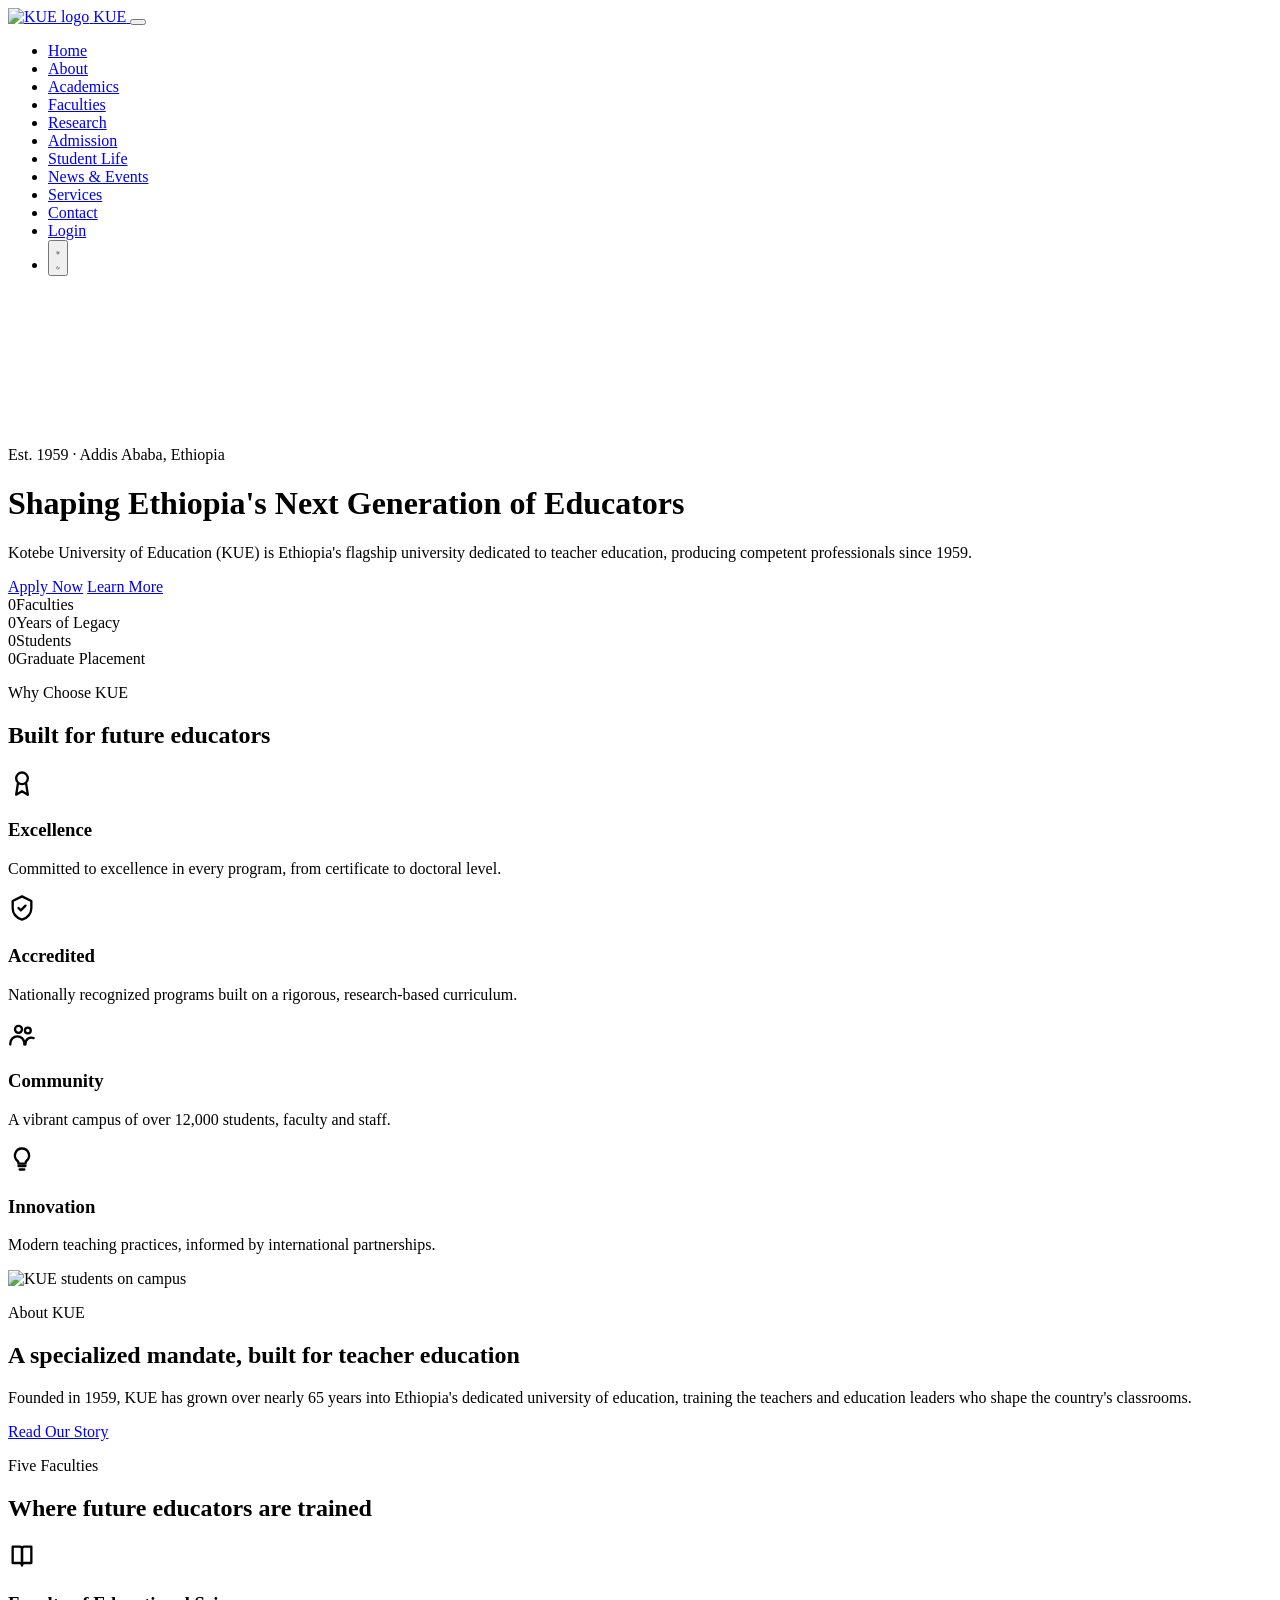
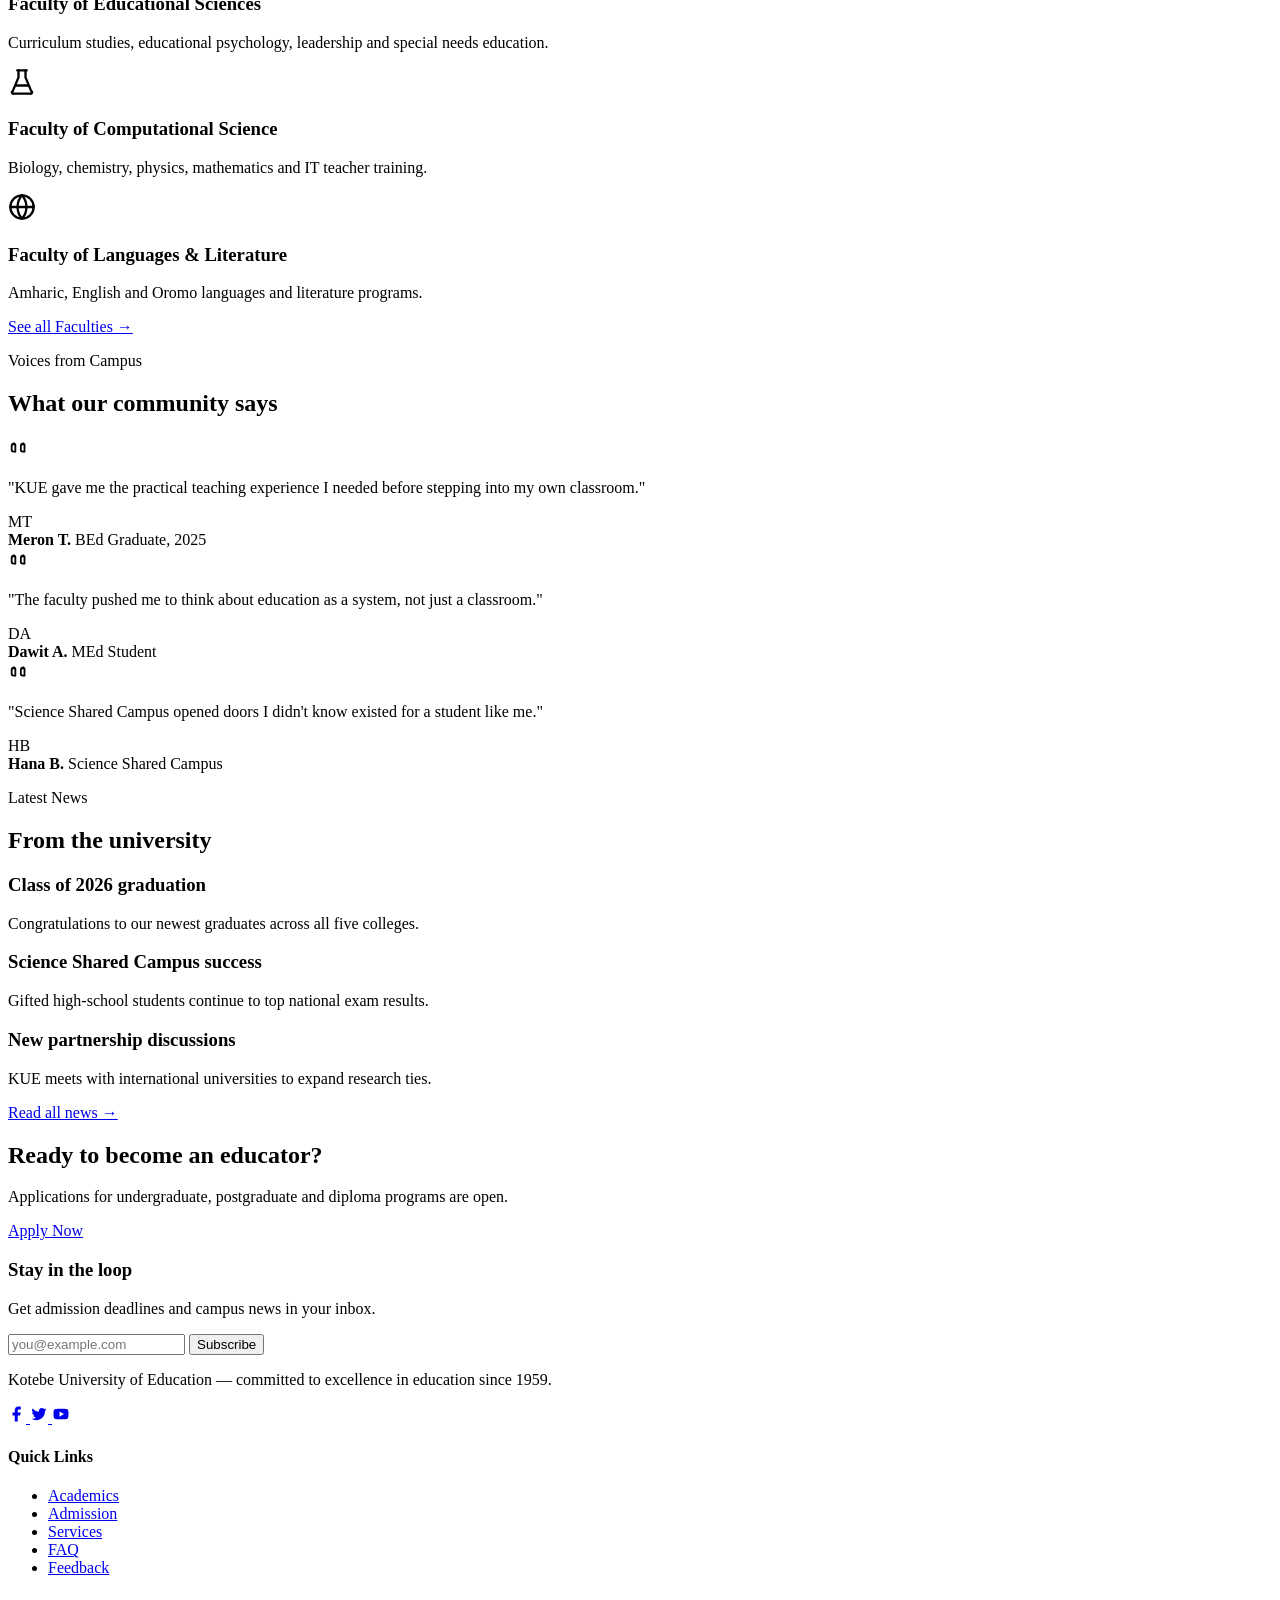
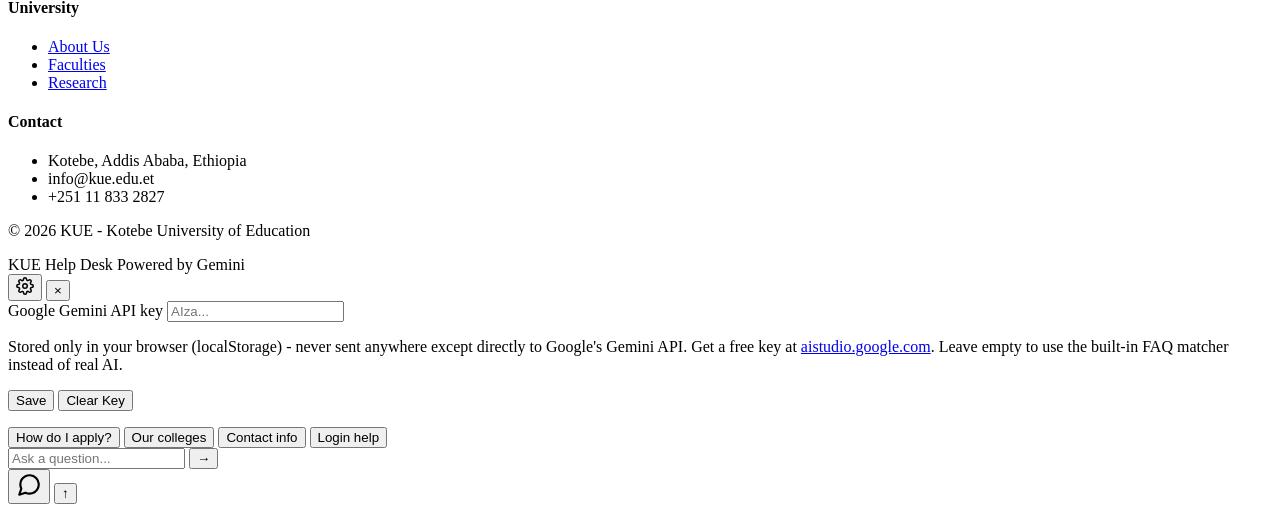
==== index.html @ 8d215cd4 "Add files via upload" ====
<!DOCTYPE html>
<html lang="en">
<head>
  <meta charset="UTF-8">
  <meta name="viewport" content="width=device-width, initial-scale=1.0">
  <title>Home - KUE</title>
  <meta name="description" content="Kotebe University of Education (KUE) - Ethiopia's flagship university for teacher education.">

  <!-- Our one and only stylesheet -->
  <link rel="stylesheet" href="css/style.css">
  <link rel="stylesheet" href="css/enhanced.css">
  <script>
    // Applied BEFORE first paint so there's no flash of the wrong theme.
    (function () {
      try {
        var saved = localStorage.getItem("kueTheme");
        if (saved === "dark") document.documentElement.setAttribute("data-theme", "dark");
      } catch (e) { /* localStorage unavailable (private mode, etc.) - fall back to light */ }
    })();
  </script>
</head>
<body>
  <!-- ============ HEADER / NAVIGATION ============ -->
  <header id="siteHeader">
    <div class="container navbar">

      <a href="index.html" class="logo">
        <img src="images/logo.png" alt="KUE logo">
        <span>KUE</span>
      </a>

      <!-- Hamburger button, only visible on small screens (see CSS).
           Three <span> bars that CSS turns into an X when the "open"
           class is added by script.js. -->
      <button class="menu-toggle" id="menuButton" aria-label="Toggle menu">
        <span></span><span></span><span></span>
      </button>

      <!-- Nav links. JS adds/removes the "show" class on mobile. -->
      <ul class="nav-links" id="navLinks">
      <li><a href="index.html" class="active">Home</a></li>
      <li><a href="about.html">About</a></li>
      <li><a href="academics.html">Academics</a></li>
      <li><a href="faculties.html">Faculties</a></li>
      <li><a href="research.html">Research</a></li>
      <li><a href="admission.html">Admission</a></li>
      <li><a href="student-life.html">Student Life</a></li>
      <li><a href="news.html">News & Events</a></li>
      <li><a href="services.html">Services</a></li>
      <li><a href="contact.html">Contact</a></li>
      <li><a href="login.php" id="navAuthLink">Login</a></li>
      <li class="theme-toggle-item">
        <button type="button" id="themeToggle" class="theme-toggle" aria-label="Toggle dark mode">
          <svg class="icon-sun" viewBox="0 0 24 24" fill="none" stroke="currentColor" stroke-width="2" stroke-linecap="round" stroke-linejoin="round"><circle cx="12" cy="12" r="4"/><path d="M12 2v2M12 20v2M4.9 4.9l1.4 1.4M17.7 17.7l1.4 1.4M2 12h2M20 12h2M4.9 19.1l1.4-1.4M17.7 6.3l1.4-1.4"/></svg>
          <svg class="icon-moon" viewBox="0 0 24 24" fill="none" stroke="currentColor" stroke-width="2" stroke-linecap="round" stroke-linejoin="round"><path d="M21 12.8A9 9 0 1 1 11.2 3a7 7 0 0 0 9.8 9.8z"/></svg>
        </button>
      </li>
      </ul>

    </div>
  </header>

  <!-- ============ HERO SECTION ============
       The background is a real generated video (videos/campus-tour.mp4)
       - muted, auto-playing, and looping, with the poster image (a
       still frame from the video) shown while it loads. "playsinline"
       is required for autoplay to work on mobile browsers. -->
  <div class="hero">
    <video class="hero-video" autoplay muted loop playsinline poster="images/campus-tour-poster.jpg">
      <source src="videos/Bacground video.mp4" type="video/mp4">
    </video>
    <div class="hero-overlay"></div>
    <div class="container hero-content">
      <span class="eyebrow">Est. 1959 &middot; Addis Ababa, Ethiopia</span>
      <h1>Shaping Ethiopia's Next Generation of Educators</h1>
      <p>Kotebe University of Education (KUE) is Ethiopia's flagship university dedicated to teacher education, producing competent professionals since 1959.</p>
      <div class="hero-buttons">
        <a href="admission.html" class="btn">Apply Now</a>
        <a href="about.html" class="btn btn-outline">Learn More</a>
      </div>
    </div>
  </div>

  <!-- ============ STATS STRIP ============ -->
  <div class="stats-strip">
    <div class="container stats-grid">
      <div class="stat-item"><span class="stat-number" data-count="5">0</span><span class="stat-label">Faculties</span></div>
      <div class="stat-item"><span class="stat-number" data-count="65" data-suffix="+">0</span><span class="stat-label">Years of Legacy</span></div>
      <div class="stat-item"><span class="stat-number" data-count="12000" data-suffix="+">0</span><span class="stat-label">Students</span></div>
      <div class="stat-item"><span class="stat-number" data-count="98" data-suffix="%">0</span><span class="stat-label">Graduate Placement</span></div>
    </div>
  </div>

  <!-- ============ WHY CHOOSE KUE (icon features) ============ -->
  <section>
    <div class="container">
      <p class="label center">Why Choose KUE</p>
      <h2 class="center">Built for future educators</h2>

      <div class="feature-grid">
        <div class="feature-item">
          <div class="icon-badge"><svg viewBox="0 0 24 24" width="28" height="28" fill="none" stroke="currentColor" stroke-width="2" stroke-linecap="round" stroke-linejoin="round"><circle cx="12" cy="8" r="5"/><polyline points="8.5 12.5 7 22 12 19 17 22 15.5 12.5"/></svg></div>
          <h3>Excellence</h3>
          <p>Committed to excellence in every program, from certificate to doctoral level.</p>
        </div>
        <div class="feature-item">
          <div class="icon-badge"><svg viewBox="0 0 24 24" width="28" height="28" fill="none" stroke="currentColor" stroke-width="2" stroke-linecap="round" stroke-linejoin="round"><path d="M12 2l8 4v6c0 5-3.5 8.5-8 10-4.5-1.5-8-5-8-10V6z"/><polyline points="9 12 11 14 15 10"/></svg></div>
          <h3>Accredited</h3>
          <p>Nationally recognized programs built on a rigorous, research-based curriculum.</p>
        </div>
        <div class="feature-item">
          <div class="icon-badge"><svg viewBox="0 0 24 24" width="28" height="28" fill="none" stroke="currentColor" stroke-width="2" stroke-linecap="round" stroke-linejoin="round"><circle cx="9" cy="8" r="3"/><path d="M2 21v-1a6 6 0 0 1 12 0v1"/><circle cx="17" cy="9" r="2.5"/><path d="M15 21v-1a5 5 0 0 1 7-4.5"/></svg></div>
          <h3>Community</h3>
          <p>A vibrant campus of over 12,000 students, faculty and staff.</p>
        </div>
        <div class="feature-item">
          <div class="icon-badge"><svg viewBox="0 0 24 24" width="28" height="28" fill="none" stroke="currentColor" stroke-width="2" stroke-linecap="round" stroke-linejoin="round"><path d="M9 18h6"/><path d="M10 21h4"/><path d="M12 3a6 6 0 0 0-4 10.5c.7.6 1 1.4 1 2.5h6c0-1.1.3-1.9 1-2.5A6 6 0 0 0 12 3z"/></svg></div>
          <h3>Innovation</h3>
          <p>Modern teaching practices, informed by international partnerships.</p>
        </div>
      </div>
    </div>
  </section>

  <!-- ============ ABOUT PREVIEW ============ -->
  <section class="section-alt">
    <div class="container about-preview">
      <div class="about-preview-image">
        <img src="images/KUE_1.jfif" alt="KUE students on campus">
      </div>
      <div class="about-preview-text">
        <p class="label">About KUE</p>
        <h2>A specialized mandate, built for teacher education</h2>
        <p>Founded in 1959, KUE has grown over nearly 65 years into Ethiopia's dedicated university of education, training the teachers and education leaders who shape the country's classrooms.</p>
        <a href="about.html" class="btn">Read Our Story</a>
      </div>
    </div>
  </section>

  <!-- ============ COLLEGES PREVIEW (icon cards) ============ -->
  <section>
    <div class="container">
      <p class="label center">Five Faculties</p>
      <h2 class="center">Where future educators are trained</h2>

      <div class="cards">
        <div class="card">
          <div class="icon-badge icon-badge-sm"><svg viewBox="0 0 24 24" width="28" height="28" fill="none" stroke="currentColor" stroke-width="2" stroke-linecap="round" stroke-linejoin="round"><path d="M4 4h6a2 2 0 0 1 2 2v14a2 2 0 0 0-2-2H4z"/><path d="M20 4h-6a2 2 0 0 0-2 2v14a2 2 0 0 1 2-2h6z"/></svg></div>
          <h3>Faculty of Educational Sciences</h3>
          <p>Curriculum studies, educational psychology, leadership and special needs education.</p>
        </div>
        <div class="card">
          <div class="icon-badge icon-badge-sm"><svg viewBox="0 0 24 24" width="28" height="28" fill="none" stroke="currentColor" stroke-width="2" stroke-linecap="round" stroke-linejoin="round"><path d="M9 2v6L4 20a1 1 0 0 0 1 2h14a1 1 0 0 0 1-2L15 8V2"/><line x1="8" y1="2" x2="16" y2="2"/><line x1="7" y1="15" x2="17" y2="15"/></svg></div>
          <h3>Faculty of Computational Science</h3>
          <p>Biology, chemistry, physics, mathematics and IT teacher training.</p>
        </div>
        <div class="card">
          <div class="icon-badge icon-badge-sm"><svg viewBox="0 0 24 24" width="28" height="28" fill="none" stroke="currentColor" stroke-width="2" stroke-linecap="round" stroke-linejoin="round"><circle cx="12" cy="12" r="10"/><line x1="2" y1="12" x2="22" y2="12"/><path d="M12 2a15 15 0 0 1 0 20 15 15 0 0 1 0-20"/></svg></div>
          <h3>Faculty of Languages &amp; Literature</h3>
          <p>Amharic, English and Oromo languages and literature programs.</p>
        </div>
      </div>

      <p class="center"><a href="faculties.html" class="card-link">See all Faculties &rarr;</a></p>
    </div>
  </section>

  <!-- ============ TESTIMONIALS ============ -->
  <section class="section-alt">
    <div class="container">
      <p class="label center">Voices from Campus</p>
      <h2 class="center">What our community says</h2>

      <div class="testimonial-grid">
        <div class="testimonial-card">
          <div class="quote-icon"><svg viewBox="0 0 24 24" width="22" height="22" fill="none" stroke="currentColor" stroke-width="2" stroke-linecap="round" stroke-linejoin="round"><path d="M7 7a3 3 0 0 0-3 3v4a2 2 0 0 0 2 2h2v-8H6a1 1 0 0 1 1-1z"/><path d="M17 7a3 3 0 0 0-3 3v4a2 2 0 0 0 2 2h2v-8h-2a1 1 0 0 1 1-1z"/></svg></div>
          <p>"KUE gave me the practical teaching experience I needed before stepping into my own classroom."</p>
          <div class="testimonial-author">
            <span class="avatar">MT</span>
            <div>
              <strong>Meron T.</strong>
              <span>BEd Graduate, 2025</span>
            </div>
          </div>
        </div>
        <div class="testimonial-card">
          <div class="quote-icon"><svg viewBox="0 0 24 24" width="22" height="22" fill="none" stroke="currentColor" stroke-width="2" stroke-linecap="round" stroke-linejoin="round"><path d="M7 7a3 3 0 0 0-3 3v4a2 2 0 0 0 2 2h2v-8H6a1 1 0 0 1 1-1z"/><path d="M17 7a3 3 0 0 0-3 3v4a2 2 0 0 0 2 2h2v-8h-2a1 1 0 0 1 1-1z"/></svg></div>
          <p>"The faculty pushed me to think about education as a system, not just a classroom."</p>
          <div class="testimonial-author">
            <span class="avatar">DA</span>
            <div>
              <strong>Dawit A.</strong>
              <span>MEd Student</span>
            </div>
          </div>
        </div>
        <div class="testimonial-card">
          <div class="quote-icon"><svg viewBox="0 0 24 24" width="22" height="22" fill="none" stroke="currentColor" stroke-width="2" stroke-linecap="round" stroke-linejoin="round"><path d="M7 7a3 3 0 0 0-3 3v4a2 2 0 0 0 2 2h2v-8H6a1 1 0 0 1 1-1z"/><path d="M17 7a3 3 0 0 0-3 3v4a2 2 0 0 0 2 2h2v-8h-2a1 1 0 0 1 1-1z"/></svg></div>
          <p>"Science Shared Campus opened doors I didn't know existed for a student like me."</p>
          <div class="testimonial-author">
            <span class="avatar">HB</span>
            <div>
              <strong>Hana B.</strong>
              <span>Science Shared Campus</span>
            </div>
          </div>
        </div>
      </div>
    </div>
  </section>

  <!-- ============ NEWS PREVIEW ============ -->
  <section>
    <div class="container">
      <p class="label center">Latest News</p>
      <h2 class="center">From the university</h2>

      <div class="cards">
        <div class="card">
          <h3>Class of 2026 graduation</h3>
          <p>Congratulations to our newest graduates across all five colleges.</p>
        </div>
        <div class="card">
          <h3>Science Shared Campus success</h3>
          <p>Gifted high-school students continue to top national exam results.</p>
        </div>
        <div class="card">
          <h3>New partnership discussions</h3>
          <p>KUE meets with international universities to expand research ties.</p>
        </div>
      </div>
      <p class="center"><a href="news.html" class="card-link">Read all news &rarr;</a></p>
    </div>
  </section>

  <!-- ============ CTA BAND ============ -->
  <section class="cta-band">
    <div class="container cta-band-inner">
      <div>
        <h2>Ready to become an educator?</h2>
        <p>Applications for undergraduate, postgraduate and diploma programs are open.</p>
      </div>
      <a href="admission.html" class="btn">Apply Now</a>
    </div>
  </section>

  <!-- ============ NEWSLETTER STRIP ============ -->
  <div class="newsletter">
    <div class="container newsletter-inner">
      <div>
        <h3>Stay in the loop</h3>
        <p>Get admission deadlines and campus news in your inbox.</p>
      </div>
      <!-- js/script.js shows a thank-you message on submit - see the
           NEWSLETTER section in script.js. -->
      <form id="newsletterForm" class="newsletter-form">
        <input type="email" id="newsletterEmail" placeholder="you@example.com" required>
        <button type="submit" class="btn">Subscribe</button>
      </form>
      <p id="newsletterMessage"></p>
    </div>
  </div>

  <!-- ============ FOOTER ============ -->
  <footer>
    <div class="container footer-columns">

        <div class="footer-about">
          <p>Kotebe University of Education &mdash; committed to excellence in education since 1959.</p>

          <!-- Social icons - small inline SVGs, colored via CSS currentColor -->
          <div class="social-icons">
            <a href="#" aria-label="Facebook">
              <svg viewBox="0 0 24 24" width="18" height="18"><path fill="currentColor" d="M13 22v-8h3l1-4h-4V7.5C13 6.4 13.4 6 14.6 6H17V2.1C16.6 2 15.3 2 13.9 2 11 2 9 3.8 9 7v3H6v4h3v8h4z"/></svg>
            </a>
            <a href="#" aria-label="Twitter">
              <svg viewBox="0 0 24 24" width="18" height="18"><path fill="currentColor" d="M22 5.9c-.7.3-1.5.6-2.4.7.8-.5 1.5-1.3 1.8-2.3-.8.5-1.7.8-2.6 1a4.1 4.1 0 0 0-7 3.7A11.6 11.6 0 0 1 3.4 4.6a4.1 4.1 0 0 0 1.3 5.5c-.7 0-1.3-.2-1.9-.5v.1c0 2 1.4 3.6 3.3 4a4.2 4.2 0 0 1-1.9.1c.5 1.6 2 2.8 3.8 2.9A8.3 8.3 0 0 1 2 18.4a11.6 11.6 0 0 0 6.3 1.9c7.5 0 11.7-6.4 11.7-11.9v-.5c.8-.6 1.5-1.3 2-2z"/></svg>
            </a>
            <a href="#" aria-label="YouTube">
              <svg viewBox="0 0 24 24" width="18" height="18"><path fill="currentColor" d="M22 12s0-3.2-.4-4.6a2.8 2.8 0 0 0-2-2C17.9 5 12 5 12 5s-5.9 0-7.6.4a2.8 2.8 0 0 0-2 2C2 8.8 2 12 2 12s0 3.2.4 4.6a2.8 2.8 0 0 0 2 2C6.1 19 12 19 12 19s5.9 0 7.6-.4a2.8 2.8 0 0 0 2-2C22 15.2 22 12 22 12zM10 15.5v-7l6 3.5z"/></svg>
            </a>
          </div>
        </div>

        <div>
          <h4>Quick Links</h4>
          <ul>
            <li><a href="academics.html">Academics</a></li>
            <li><a href="admission.html">Admission</a></li>
            <li><a href="services.html">Services</a></li>
            <li><a href="faq.html">FAQ</a></li>
            <li><a href="contact.html#feedback">Feedback</a></li>
          </ul>
        </div>

        <div>
          <h4>University</h4>
          <ul>
            <li><a href="about.html">About Us</a></li>
            <li><a href="faculties.html">Faculties</a></li>
            <li><a href="research.html">Research</a></li>
          </ul>
        </div>

        <div>
          <h4>Contact</h4>
          <ul class="footer-contact">
            <li>Kotebe, Addis Ababa, Ethiopia</li>
            <li>info@kue.edu.et</li>
            <li>+251 11 833 2827</li>
          </ul>
        </div>

    </div>

    <div class="container footer-bottom">
      <p>&copy; 2026 KUE - Kotebe University of Education</p>
    </div>
  </footer>

  <!-- ============ HELP DESK CHATBOT ============
       A real AI chatbot, powered by Google's Gemini API - see the
       HELP DESK CHATBOT section in script.js. It needs an API key to
       work, entered via the gear icon below and saved only in your
       own browser. Without a key, it automatically falls back to a
       simple built-in FAQ matcher instead, so it's never fully broken. -->
  <div id="chatWindow" class="chat-window">
    <div class="chat-header">
      <span>KUE Help Desk <span class="chat-powered-by">Powered by Gemini</span></span>
      <div class="chat-header-actions">
        <button id="chatSettingsBtn" aria-label="Chat settings">
          <svg viewBox="0 0 24 24" width="18" height="18" fill="none" stroke="currentColor" stroke-width="2"><circle cx="12" cy="12" r="3"/><path d="M19.4 15a1.65 1.65 0 0 0 .33 1.82l.06.06a2 2 0 1 1-2.83 2.83l-.06-.06a1.65 1.65 0 0 0-1.82-.33 1.65 1.65 0 0 0-1 1.51V21a2 2 0 0 1-4 0v-.09A1.65 1.65 0 0 0 9 19.4a1.65 1.65 0 0 0-1.82.33l-.06.06a2 2 0 1 1-2.83-2.83l.06-.06a1.65 1.65 0 0 0 .33-1.82 1.65 1.65 0 0 0-1.51-1H3a2 2 0 0 1 0-4h.09A1.65 1.65 0 0 0 4.6 9a1.65 1.65 0 0 0-.33-1.82l-.06-.06a2 2 0 1 1 2.83-2.83l.06.06a1.65 1.65 0 0 0 1.82.33H9a1.65 1.65 0 0 0 1-1.51V3a2 2 0 0 1 4 0v.09a1.65 1.65 0 0 0 1 1.51 1.65 1.65 0 0 0 1.82-.33l.06-.06a2 2 0 1 1 2.83 2.83l-.06.06a1.65 1.65 0 0 0-.33 1.82V9a1.65 1.65 0 0 0 1.51 1H21a2 2 0 0 1 0 4h-.09a1.65 1.65 0 0 0-1.51 1z"/></svg>
        </button>
        <button id="chatCloseBtn" aria-label="Close chat">&times;</button>
      </div>
    </div>

    <!-- Settings panel - hidden until the gear icon is clicked -->
    <div id="chatSettingsPanel" class="chat-settings-panel">
      <label for="chatApiKeyInput">Google Gemini API key</label>
      <input type="password" id="chatApiKeyInput" placeholder="AIza...">
      <p class="chat-settings-note">
        Stored only in your browser (localStorage) - never sent anywhere except directly to Google's Gemini API.
        Get a free key at <a href="https://aistudio.google.com/app/apikey" target="_blank" rel="noopener">aistudio.google.com</a>.
        Leave empty to use the built-in FAQ matcher instead of real AI.
      </p>
      <div class="chat-settings-buttons">
        <button type="button" id="chatSaveKeyBtn" class="btn">Save</button>
        <button type="button" id="chatClearKeyBtn" class="btn btn-outline-dark">Clear Key</button>
      </div>
      <p id="chatSettingsStatus"></p>
    </div>

    <div id="chatMessages" class="chat-messages"></div>
    <div class="chat-quick-replies" id="chatQuickReplies">
      <button type="button" data-question="How do I apply?">How do I apply?</button>
      <button type="button" data-question="What colleges do you have?">Our colleges</button>
      <button type="button" data-question="How do I contact the university?">Contact info</button>
      <button type="button" data-question="How do I log in?">Login help</button>
    </div>
    <form id="chatForm" class="chat-form">
      <input type="text" id="chatInput" placeholder="Ask a question..." autocomplete="off">
      <button type="submit" aria-label="Send">&rarr;</button>
    </form>
  </div>

  <button id="chatToggleBtn" aria-label="Open help desk chat">
    <svg viewBox="0 0 24 24" width="26" height="26" fill="none" stroke="currentColor" stroke-width="2" stroke-linecap="round" stroke-linejoin="round"><path d="M21 11.5a8.4 8.4 0 0 1-.9 3.8 8.5 8.5 0 0 1-7.6 4.7 8.4 8.4 0 0 1-3.8-.9L3 21l1.9-5.7a8.4 8.4 0 0 1-.9-3.8 8.5 8.5 0 0 1 4.7-7.6 8.4 8.4 0 0 1 3.8-.9h.5a8.48 8.48 0 0 1 8 8v.5z"/></svg>
  </button>

  <!-- Scroll-to-top button - hidden until you scroll down a bit,
       see the BACK TO TOP section in script.js -->
  <button id="backToTop" aria-label="Back to top">&uarr;</button>

  <!-- Our one and only JS file -->
  <script src="js/script.js"></script>
  <script src="js/enhanced.js"></script>
</body>
</html>
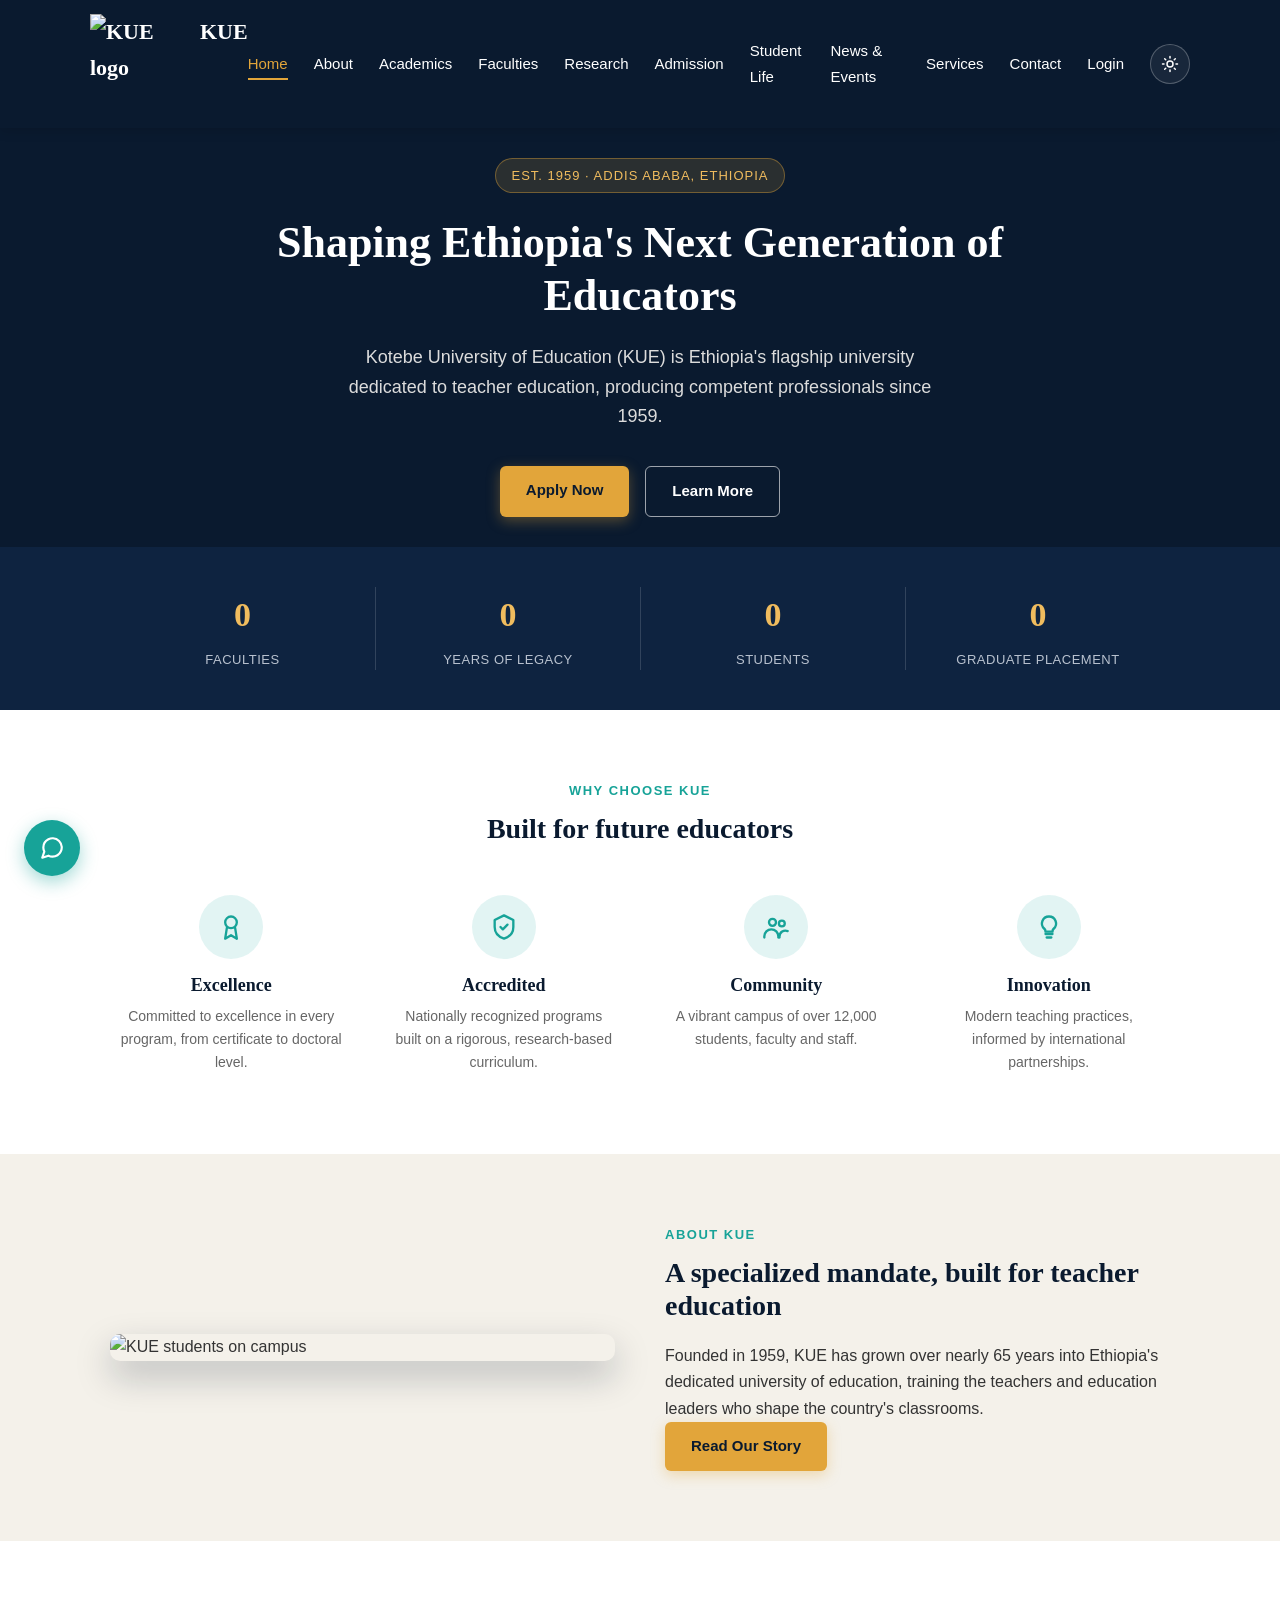
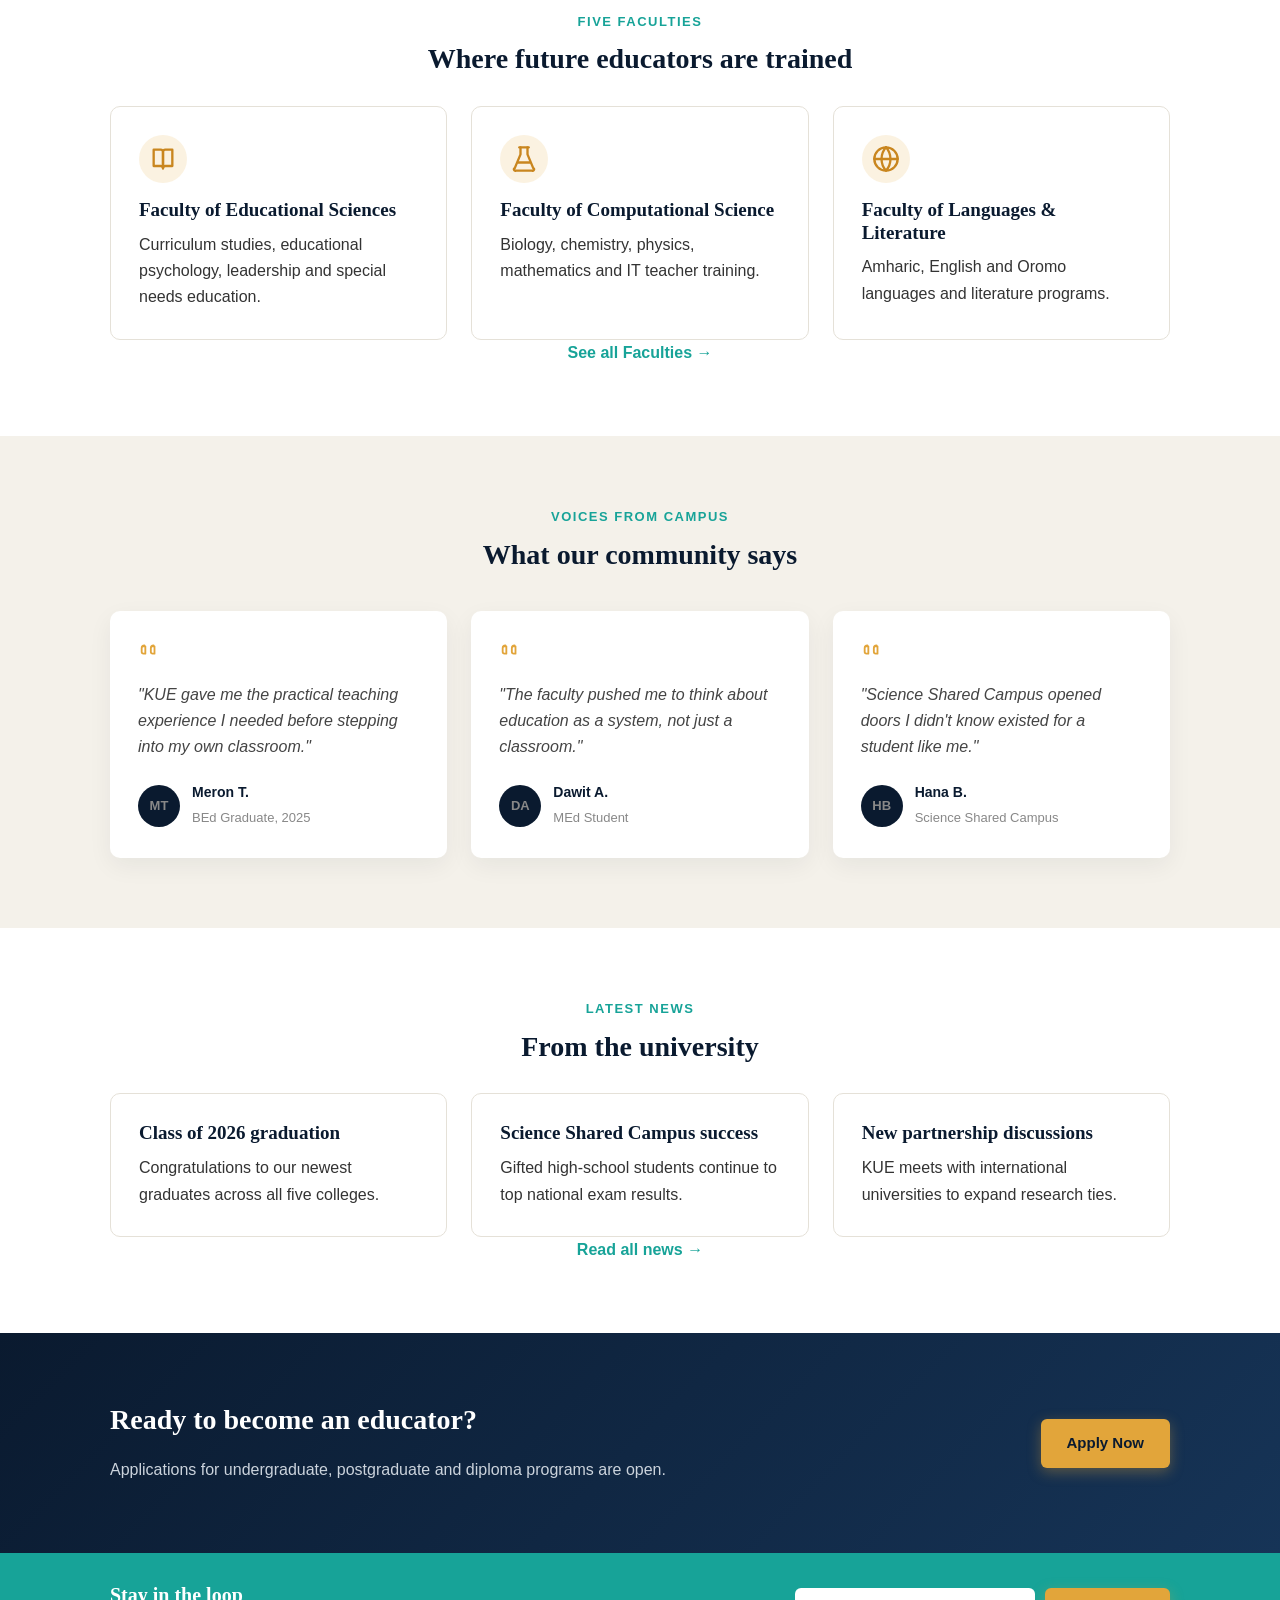
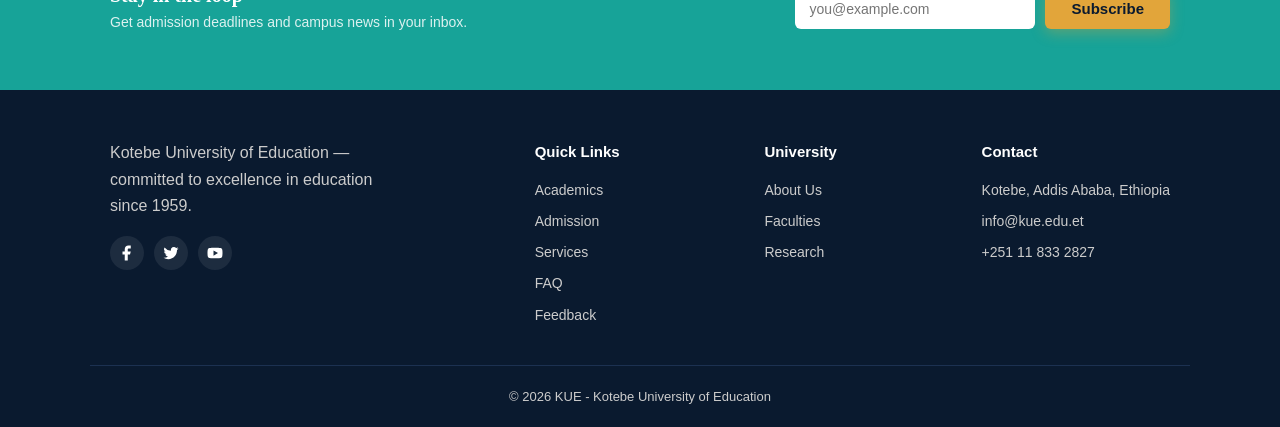
==== commit 4c9c8fb1: "Refactor stylesheet links in index.html Updated stylesheet links to remove 'css/' prefix." ====
--- a/index.html
+++ b/index.html
@@ -7,8 +7,8 @@
   <meta name="description" content="Kotebe University of Education (KUE) - Ethiopia's flagship university for teacher education.">
 
   <!-- Our one and only stylesheet -->
-  <link rel="stylesheet" href="css/style.css">
-  <link rel="stylesheet" href="css/enhanced.css">
+  <link rel="stylesheet" href="style.css">
+  <link rel="stylesheet" href="enhanced.css">
   <script>
     // Applied BEFORE first paint so there's no flash of the wrong theme.
     (function () {
--- a/style.css
+++ b/style.css
@@ -0,0 +1,1621 @@
+
+/* 1. RESET
+   Browsers add their own default spacing to elements.
+   This removes it so we start from a clean, predictable base. */
+* {
+  margin: 0;
+  padding: 0;
+  box-sizing: border-box; /* padding/border no longer add to an element's width */
+}
+
+/* 2. BASE PAGE STYLES */
+body {
+  font-family: "Work Sans", Arial, Helvetica, sans-serif;
+  color: #333333;
+  line-height: 1.65;
+  background-color: #ffffff;
+}
+
+h1, h2, h3 {
+  font-family: "Fraunces", Georgia, serif;
+  color: #0a1a2f;
+  line-height: 1.2;
+}
+
+a {
+  text-decoration: none;
+  color: inherit;
+}
+
+ul, ol {
+  list-style: none;
+}
+
+img {
+  max-width: 100%;
+  display: block;
+}
+
+/* 3. LAYOUT HELPER
+   Most sites use one "container" class to center content
+   and stop it from stretching too wide on big screens. */
+.container {
+  max-width: 1100px;
+  margin: 0 auto;   /* centers the box horizontally */
+  padding: 0 20px;
+}
+
+/* Small helper to center any block of text, used on several headings */
+.center {
+  text-align: center;
+  margin-left: auto;
+  margin-right: auto;
+}
+
+
+/* =========================================================
+   HEADER / NAVIGATION
+   ========================================================= */
+header {
+  background-color: #0a1a2f;
+  color: #ffffff;
+  position: sticky;   /* stays pinned to the top as the page scrolls */
+  top: 0;
+  z-index: 200;
+  box-shadow: 0 2px 12px rgba(0, 0, 0, 0.15);
+}
+
+.navbar {
+  display: flex;
+  align-items: center;
+  justify-content: space-between;
+  padding: 14px 0;
+}
+
+.logo {
+  display: flex;
+  align-items: TOP;
+  gap: 10px;
+  font-family: "Fraunces", Georgia, serif;
+  font-size: 22px;
+  font-weight: bold;
+  color: #ffffff;
+}
+
+.logo img {
+  width: 100px;
+  height: 100px;
+}
+
+/* The nav links, laid out in a row using flexbox */
+.nav-links {
+  display: flex;
+  align-items: center;
+  gap: 26px;
+}
+
+.nav-links a {
+  color: #ffffff;
+  font-size: 15px;
+  position: relative;
+  padding: 4px 0;
+}
+
+/* A gold underline that grows in from the left on hover, instead of
+   just changing color - a small touch that makes the nav feel alive */
+.nav-links a::after {
+  content: "";
+  position: absolute;
+  left: 0;
+  bottom: -4px;
+  width: 100%;
+  height: 2px;
+  background-color: #e2a53a;
+  transform: scaleX(0);
+  transform-origin: left;
+  transition: transform 0.2s ease;
+}
+
+.nav-links a:hover::after,
+.nav-links a.active::after {
+  transform: scaleX(1);
+}
+
+.nav-links a.active {
+  color: #e2a53a;
+}
+
+/* The hamburger menu button - hidden on desktop, shown on mobile.
+   It's three <span> bars; CSS turns them into an "X" using rotation
+   and translation when script.js adds the "open" class. */
+.menu-toggle {
+  display: none;
+  flex-direction: column;
+  justify-content: center;
+  gap: 5px;
+  width: 32px;
+  height: 32px;
+  background: none;
+  border: none;
+  cursor: pointer;
+}
+
+.menu-toggle span {
+  display: block;
+  height: 2px;
+  background-color: #ffffff;
+  border-radius: 2px;
+  transition: transform 0.2s ease, opacity 0.2s ease;
+}
+
+.menu-toggle.open span:nth-child(1) {
+  transform: translateY(7px) rotate(45deg);
+}
+.menu-toggle.open span:nth-child(2) {
+  opacity: 0;
+}
+.menu-toggle.open span:nth-child(3) {
+  transform: translateY(-7px) rotate(-45deg);
+}
+
+
+/* =========================================================
+   BUTTONS
+   ========================================================= */
+.btn {
+  display: inline-block;
+  background-color: #e2a53a;
+  color: #0a1a2f;
+  padding: 12px 26px;
+  border-radius: 6px;
+  font-weight: 600;
+  border: none;
+  cursor: pointer;
+  font-size: 15px;
+  transition: transform 0.15s ease, background-color 0.2s ease, box-shadow 0.2s ease;
+  box-shadow: 0 4px 14px rgba(226, 165, 58, 0.35);
+}
+
+.btn:hover {
+  background-color: #f0bc5e;
+  transform: translateY(-2px);
+  box-shadow: 0 6px 18px rgba(226, 165, 58, 0.45);
+}
+
+/* A second button style - transparent with a light border, used on
+   dark backgrounds like the hero, next to the solid gold button */
+.btn-outline {
+  background-color: transparent;
+  color: #ffffff;
+  border: 1px solid rgba(255, 255, 255, 0.6);
+  box-shadow: none;
+}
+
+.btn-outline:hover {
+  background-color: rgba(255, 255, 255, 0.1);
+  color: #ffffff;
+  box-shadow: none;
+}
+
+
+/* =========================================================
+   HERO SECTION (big banner at the top of the homepage)
+   ========================================================= */
+.hero {
+  position: relative;
+  background-color: #0a1a2f;
+  background-size: cover;
+  background-position: center;
+  color: #ffffff;
+  text-align: center;
+  padding: 30px 10px;
+  overflow: hidden;
+}
+
+/* A dark, semi-transparent layer between the background photo and the
+   text, so white text stays readable no matter how bright the photo is */
+.hero-overlay {
+  position: absolute;
+  inset: 0; /* shorthand for top/right/bottom/left: 0 */
+  background: linear-gradient(180deg, rgba(10,26,47,0.85), rgba(10,26,47,0.7));
+}
+
+/* The actual <video> element - positioned to fill the entire hero,
+   sitting behind .hero-overlay and .hero-content since it comes
+   first in the HTML (later elements stack on top of earlier ones). */
+.hero-video {
+  position: absolute;
+  inset: 0;
+  width: 100%;
+  height: 100%;
+  object-fit: cover; /* fills the box without distorting the video's aspect ratio */
+}
+
+.hero-content {
+  position: relative; /* sits above .hero-overlay because it comes after it in the HTML */
+}
+
+.hero .eyebrow {
+  display: inline-block;
+  font-size: 13px;
+  letter-spacing: 1px;
+  text-transform: uppercase;
+  color: #f0bc5e;
+  background-color: rgba(226, 165, 58, 0.15);
+  border: 1px solid rgba(226, 165, 58, 0.4);
+  padding: 6px 16px;
+  border-radius: 20px;
+  margin-bottom: 24px;
+}
+
+.hero h1 {
+  color: #ffffff;
+  font-size: 44px;
+  max-width: 750px;
+  margin: 0 auto 20px auto;
+}
+
+.hero p {
+  font-size: 18px;
+  max-width: 620px;
+  margin: 0 auto 34px auto;
+  color: #dcdcdc;
+}
+
+.hero-buttons {
+  display: flex;
+  justify-content: center;
+  gap: 16px;
+  flex-wrap: wrap;
+}
+
+
+/* =========================================================
+   STATS STRIP (the row of big numbers under the hero)
+   ========================================================= */
+.stats-strip {
+  background-color: #0e2340;
+  color: #ffffff;
+  padding: 40px 0;
+}
+
+.stats-grid {
+  display: grid;
+  grid-template-columns: repeat(4, 1fr);
+  text-align: center;
+}
+
+.stat-item {
+  display: flex;
+  flex-direction: column;
+  gap: 6px;
+  border-left: 1px solid rgba(255, 255, 255, 0.15);
+}
+
+.stat-item:first-child {
+  border-left: none;
+}
+
+.stat-number {
+  font-family: "Fraunces", Georgia, serif;
+  font-size: 34px;
+  font-weight: 700;
+  color: #f0bc5e;
+}
+
+.stat-label {
+  font-size: 13px;
+  letter-spacing: 0.5px;
+  text-transform: uppercase;
+  color: #b9c2cf;
+}
+
+
+/* =========================================================
+   PAGE BANNER (smaller header used on inner pages)
+   ========================================================= */
+.page-banner {
+  position: relative;
+  background-color: #0a1a2f;
+  background-size: cover;
+  background-position: center;
+  color: #ffffff;
+  text-align: center;
+  padding: 90px 20px;
+  overflow: hidden;
+}
+
+.page-banner-overlay {
+  position: absolute;
+  inset: 0;
+  background: linear-gradient(180deg, rgba(10,26,47,0.8), rgba(10,26,47,0.75));
+}
+
+.page-banner-content {
+  position: relative;
+}
+
+.page-banner-badge {
+  display: inline-block;
+  background-color: #e2a53a;
+  color: #0a1a2f;
+  font-size: 12px;
+  font-weight: 700;
+  letter-spacing: 1px;
+  padding: 5px 14px;
+  border-radius: 20px;
+  margin-bottom: 16px;
+}
+
+.page-banner h1 {
+  color: #ffffff;
+  font-size: 32px;
+}
+
+
+/* =========================================================
+   GENERAL SECTIONS
+   ========================================================= */
+section {
+  padding: 70px 0;
+}
+
+.section-alt {
+  background-color: #f4f1ea; /* light beige, to alternate section backgrounds */
+}
+
+h2 {
+  font-size: 28px;
+  margin-bottom: 20px;
+}
+
+/* small uppercase label above headings, e.g. "ABOUT US" */
+.label {
+  color: #17a398; /* teal */
+  font-weight: bold;
+  font-size: 13px;
+  letter-spacing: 1.5px;
+  text-transform: uppercase;
+  margin-bottom: 10px;
+}
+
+
+/* =========================================================
+   ICON BADGES
+   A colored circle behind each inline SVG icon, used on
+   feature cards, college cards and service cards.
+   ========================================================= */
+.icon-badge {
+  display: inline-flex;
+  align-items: center;
+  justify-content: center;
+  width: 64px;
+  height: 64px;
+  border-radius: 50%;
+  background-color: rgba(23, 163, 152, 0.12);
+  color: #17a398;
+  margin-bottom: 16px;
+}
+
+.icon-badge-sm {
+  width: 48px;
+  height: 48px;
+  background-color: rgba(226, 165, 58, 0.15);
+  color: #c9861f;
+}
+
+
+/* =========================================================
+   FEATURE GRID ("Why Choose KUE" icon cards)
+   ========================================================= */
+.feature-grid {
+  display: grid;
+  grid-template-columns: repeat(4, 1fr);
+  gap: 30px;
+  margin-top: 40px;
+}
+
+.feature-item {
+  text-align: center;
+  padding: 10px;
+}
+
+.feature-item h3 {
+  font-size: 18px;
+  margin-bottom: 8px;
+}
+
+.feature-item p {
+  font-size: 14px;
+  color: #666666;
+}
+
+
+/* =========================================================
+   ABOUT PREVIEW (homepage - photo next to text)
+   ========================================================= */
+.about-preview {
+  display: grid;
+  grid-template-columns: 1fr 1fr;
+  gap: 50px;
+  align-items: center;
+}
+
+.about-preview-image img {
+  border-radius: 10px;
+  box-shadow: 0 15px 35px rgba(10, 26, 47, 0.25);
+}
+
+
+/* =========================================================
+   CARDS
+   Used for colleges, news, services - anywhere we show
+   several small boxes of info side by side.
+   ========================================================= */
+.cards {
+  display: flex;
+  flex-wrap: wrap; /* lets cards drop to the next line on small screens */
+  gap: 24px;
+  margin-top: 30px;
+}
+
+.card {
+  background-color: #ffffff;
+  border: 1px solid #e5e1d8;
+  border-radius: 10px;
+  padding: 28px;
+  flex: 1 1 250px; /* grow, shrink, but don't go below 250px wide */
+  transition: transform 0.2s ease, box-shadow 0.2s ease;
+}
+
+.card:hover {
+  transform: translateY(-4px);
+  box-shadow: 0 12px 28px rgba(10, 26, 47, 0.1);
+}
+
+.card h3 {
+  margin-bottom: 10px;
+  font-size: 19px;
+}
+
+.card a {
+  color: #17a398;
+  font-weight: bold;
+  display: inline-block;
+  margin-top: 10px;
+}
+
+.card a:hover {
+  text-decoration: underline;
+}
+
+/* A plain text link with an arrow, used outside of cards */
+.card-link {
+  color: #17a398;
+  font-weight: bold;
+}
+
+.card-link:hover {
+  text-decoration: underline;
+}
+
+
+/* =========================================================
+   TIMELINE (used on the About page's history section)
+   ========================================================= */
+.timeline {
+  margin-top: 30px;
+  border-left: 3px solid #e2a53a;
+  padding-left: 24px;
+}
+
+.timeline li {
+  position: relative;
+  padding-bottom: 24px;
+}
+
+.timeline li::before {
+  content: "";
+  position: absolute;
+  left: -30px;
+  top: 4px;
+  width: 12px;
+  height: 12px;
+  border-radius: 50%;
+  background-color: #e2a53a;
+  border: 3px solid #ffffff;
+  box-shadow: 0 0 0 2px #e2a53a;
+}
+
+.timeline-year {
+  display: block;
+  font-family: "Fraunces", Georgia, serif;
+  font-weight: 700;
+  color: #0a1a2f;
+  font-size: 17px;
+}
+
+.timeline-text {
+  color: #666666;
+  font-size: 14px;
+}
+
+
+/* =========================================================
+   TESTIMONIALS
+   ========================================================= */
+.testimonial-grid {
+  display: grid;
+  grid-template-columns: repeat(3, 1fr);
+  gap: 24px;
+  margin-top: 40px;
+}
+
+.testimonial-card {
+  background-color: #ffffff;
+  border-radius: 10px;
+  padding: 28px;
+  box-shadow: 0 8px 24px rgba(10, 26, 47, 0.06);
+}
+
+.quote-icon {
+  color: #e2a53a;
+  margin-bottom: 12px;
+}
+
+.testimonial-card p {
+  font-style: italic;
+  color: #444444;
+  margin-bottom: 20px;
+}
+
+.testimonial-author {
+  display: flex;
+  align-items: center;
+  gap: 12px;
+}
+
+.testimonial-author strong {
+  display: block;
+  font-size: 14px;
+  color: #0a1a2f;
+}
+
+.testimonial-author span {
+  font-size: 13px;
+  color: #888888;
+}
+
+/* A circular initials badge, used instead of a real photo */
+.avatar {
+  width: 42px;
+  height: 42px;
+  border-radius: 50%;
+  background-color: #0a1a2f;
+  color: #f0bc5e;
+  display: flex;
+  align-items: center;
+  justify-content: center;
+  font-weight: 700;
+  font-size: 14px;
+  flex-shrink: 0;
+}
+
+
+/* =========================================================
+   CTA BAND (the gold "Ready to become an educator?" strip)
+   ========================================================= */
+.cta-band {
+  background-color: #0a1a2f;
+  background-image: linear-gradient(135deg, #0a1a2f 0%, #163457 100%);
+  color: #ffffff;
+}
+
+.cta-band-inner {
+  display: flex;
+  align-items: center;
+  justify-content: space-between;
+  gap: 30px;
+  flex-wrap: wrap;
+}
+
+.cta-band h2,
+.cta-band p {
+  color: #ffffff;
+}
+
+.cta-band p {
+  color: #cbd3dc;
+}
+
+
+/* =========================================================
+   SIMPLE TABLE (used for the academic calendar, and for the
+   admin/staff tables that script.js builds on dashboard.html)
+   ========================================================= */
+table {
+  width: 100%;
+  border-collapse: collapse;
+  margin-top: 20px;
+}
+
+th, td {
+  text-align: left;
+  padding: 12px;
+  border-bottom: 1px solid #dddddd;
+}
+
+th {
+  background-color: #f4f1ea;
+  font-size: 13px;
+  text-transform: uppercase;
+  letter-spacing: 0.5px;
+  color: #666666;
+}
+
+tr:hover td {
+  background-color: #faf9f5;
+}
+
+
+/* =========================================================
+   FORMS (contact, login, register, admission, add-news)
+   ========================================================= */
+.contact-form label {
+  display: block;
+  font-weight: 600;
+  margin-bottom: 5px;
+  margin-top: 15px;
+  font-size: 14px;
+}
+
+.contact-form input,
+.contact-form textarea,
+.contact-form select {
+  width: 100%;
+  padding: 11px 14px;
+  border: 1px solid #cccccc;
+  border-radius: 6px;
+  font-family: inherit;
+  font-size: 15px;
+  background-color: #ffffff;
+  transition: border-color 0.2s ease, box-shadow 0.2s ease;
+}
+
+.contact-form input:focus,
+.contact-form textarea:focus,
+.contact-form select:focus {
+  outline: none;
+  border-color: #17a398;
+  box-shadow: 0 0 0 3px rgba(23, 163, 152, 0.15);
+}
+
+/* Red helper text shown under a form field when it fails validation */
+.field-error {
+  color: #c0392b;
+  font-size: 13px;
+  margin-top: 4px;
+  min-height: 16px; /* reserves space so the layout doesn't jump */
+}
+
+/* The "search colleges" text box on faculties.html */
+#collegeSearch {
+  width: 100%;
+  max-width: 400px;
+  padding: 11px 14px;
+  margin: 20px 0;
+  border: 1px solid #cccccc;
+  border-radius: 6px;
+  font-size: 15px;
+  display: block;
+}
+
+#collegeSearch:focus {
+  outline: none;
+  border-color: #17a398;
+  box-shadow: 0 0 0 3px rgba(23, 163, 152, 0.15);
+}
+
+
+/* =========================================================
+   SMALL UI PIECES (delete button, notice box, role selects)
+   ========================================================= */
+.delete-btn {
+  background-color: #c0392b;
+  color: #ffffff;
+  border: none;
+  padding: 6px 12px;
+  border-radius: 4px;
+  font-size: 13px;
+  cursor: pointer;
+  margin-top: 10px;
+}
+
+.delete-btn:hover {
+  background-color: #a5281b;
+}
+
+/* A calm info box used for "you must log in" style messages */
+.notice-box {
+  background-color: #fff8e1;
+  border: 1px solid #ffe082;
+  padding: 15px 18px;
+  border-radius: 6px;
+  margin: 20px 0;
+  font-size: 14px;
+}
+
+.role-select, .status-select {
+  padding: 6px;
+  border: 1px solid #cccccc;
+  border-radius: 4px;
+  font-family: inherit;
+}
+
+
+/* =========================================================
+   CONTACT PAGE (form + info card side by side)
+   ========================================================= */
+.contact-grid {
+  display: grid;
+  grid-template-columns: 1.3fr 1fr;
+  gap: 50px;
+  align-items: start;
+}
+
+.contact-info-card {
+  background-color: #ffffff;
+  border: 1px solid #e5e1d8;
+  border-radius: 10px;
+  padding: 28px;
+}
+
+.contact-details li {
+  display: flex;
+  align-items: flex-start;
+  gap: 14px;
+  padding: 14px 0;
+  border-bottom: 1px solid #eee;
+}
+
+.contact-details li:last-child {
+  border-bottom: none;
+}
+
+.contact-details strong {
+  display: block;
+  font-size: 14px;
+  color: #0a1a2f;
+}
+
+.contact-details span {
+  font-size: 14px;
+  color: #666666;
+}
+
+
+/* =========================================================
+   LIVE MAP (contact.html)
+   A real embedded OpenStreetMap iframe - loads live tiles over
+   the network, not a static screenshot.
+   ========================================================= */
+.map-embed {
+  margin-top: 30px;
+  border-radius: 12px;
+  overflow: hidden;
+  box-shadow: 0 20px 45px rgba(10, 26, 47, 0.15);
+}
+
+.map-embed iframe {
+  width: 100%;
+  height: 400px;
+  border: 0;
+  display: block;
+}
+
+.map-directions {
+  margin-top: 14px;
+  font-size: 14px;
+}
+
+
+/* =========================================================
+   FAQ ACCORDION (faq.html)
+   ========================================================= */
+#faqSearch {
+  width: 100%;
+  padding: 11px 14px;
+  margin: 30px 0 10px;
+  border: 1px solid #cccccc;
+  border-radius: 6px;
+  font-size: 15px;
+}
+
+#faqSearch:focus {
+  outline: none;
+  border-color: #17a398;
+  box-shadow: 0 0 0 3px rgba(23, 163, 152, 0.15);
+}
+
+.faq-item {
+  border-bottom: 1px solid #e5e1d8;
+}
+
+.faq-question {
+  width: 100%;
+  display: flex;
+  align-items: center;
+  justify-content: space-between;
+  background: none;
+  border: none;
+  text-align: left;
+  padding: 18px 4px;
+  font-family: "Fraunces", Georgia, serif;
+  font-size: 16px;
+  font-weight: 600;
+  color: #0a1a2f;
+  cursor: pointer;
+}
+
+.faq-icon {
+  font-family: "Work Sans", sans-serif;
+  font-size: 20px;
+  color: #17a398;
+  transition: transform 0.2s ease;
+  flex-shrink: 0;
+  margin-left: 16px;
+}
+
+/* Rotates the "+" into an "x" shape when the item is open */
+.faq-item.open .faq-icon {
+  transform: rotate(45deg);
+}
+
+/* Collapsed by default: zero max-height with hidden overflow. Opening
+   an item raises max-height enough to reveal the full answer - a pure
+   CSS way to animate an element whose real height we don't know ahead
+   of time. */
+.faq-answer {
+  max-height: 0;
+  overflow: hidden;
+  transition: max-height 0.25s ease;
+}
+
+.faq-item.open .faq-answer {
+  max-height: 300px;
+}
+
+.faq-answer p {
+  padding: 0 4px 18px;
+  font-size: 14px;
+}
+
+
+/* =========================================================
+   STAR RATING (feedback.html)
+   ========================================================= */
+.star-rating {
+  display: flex;
+  gap: 6px;
+  margin-top: 8px;
+}
+
+.star-rating .star {
+  background: none;
+  border: none;
+  font-size: 30px;
+  color: #dddddd;
+  cursor: pointer;
+  padding: 0;
+  line-height: 1;
+  transition: color 0.15s ease, transform 0.15s ease;
+}
+
+.star-rating .star:hover {
+  transform: scale(1.1);
+}
+
+/* script.js adds this class to every star up to and including
+   whichever one the visitor picked */
+.star-rating .star.selected {
+  color: #e2a53a;
+}
+
+.feedback-card {
+  background-color: #ffffff;
+  border: 1px solid #e5e1d8;
+  border-radius: 10px;
+  padding: 20px;
+  margin-bottom: 16px;
+}
+
+.feedback-card-header {
+  display: flex;
+  justify-content: space-between;
+  align-items: center;
+  margin-bottom: 8px;
+}
+
+.feedback-card-stars {
+  color: #e2a53a;
+  font-size: 15px;
+}
+
+.feedback-card-name {
+  font-weight: 600;
+  color: #0a1a2f;
+  font-size: 14px;
+}
+
+.feedback-card-date {
+  font-size: 12px;
+  color: #999999;
+}
+
+
+/* =========================================================
+   CHATBOT SETTINGS PANEL (real API key entry)
+   ========================================================= */
+.chat-header {
+  align-items: center;
+}
+
+.chat-powered-by {
+  display: block;
+  font-size: 11px;
+  font-weight: 400;
+  opacity: 0.7;
+}
+
+.chat-header-actions {
+  display: flex;
+  align-items: center;
+  gap: 10px;
+}
+
+#chatSettingsBtn {
+  background: none;
+  border: none;
+  color: #ffffff;
+  cursor: pointer;
+  display: flex;
+  opacity: 0.8;
+}
+
+#chatSettingsBtn:hover {
+  opacity: 1;
+}
+
+/* Hidden by default; script.js toggles the "open" class */
+.chat-settings-panel {
+  display: none;
+  background-color: #f4f1ea;
+  padding: 14px 16px;
+  border-bottom: 1px solid #e5e1d8;
+}
+
+.chat-settings-panel.open {
+  display: block;
+}
+
+.chat-settings-panel label {
+  font-size: 12px;
+  font-weight: 600;
+  display: block;
+  margin-bottom: 6px;
+}
+
+.chat-settings-panel input {
+  width: 100%;
+  padding: 9px 12px;
+  border: 1px solid #cccccc;
+  border-radius: 6px;
+  font-family: inherit;
+  font-size: 13px;
+  margin-bottom: 8px;
+}
+
+.chat-settings-note {
+  font-size: 11px;
+  color: #777777;
+  margin-bottom: 10px;
+  line-height: 1.5;
+}
+
+.chat-settings-note a {
+  color: #17a398;
+  font-weight: 600;
+}
+
+.chat-settings-buttons {
+  display: flex;
+  gap: 8px;
+}
+
+.chat-settings-buttons .btn {
+  padding: 8px 14px;
+  font-size: 12px;
+  box-shadow: none;
+}
+
+.btn-outline-dark {
+  background-color: transparent;
+  color: #0a1a2f;
+  border: 1px solid #0a1a2f;
+}
+
+.btn-outline-dark:hover {
+  background-color: #0a1a2f;
+  color: #ffffff;
+}
+
+#chatSettingsStatus {
+  font-size: 12px;
+  margin-top: 6px;
+  color: #17a398;
+}
+
+/* The animated "..." typing indicator bubble, shown while waiting
+   for a real API response */
+.chat-typing {
+  display: inline-flex;
+  gap: 4px;
+  align-self: flex-start;
+  background-color: #ffffff;
+  border: 1px solid #e5e1d8;
+  border-radius: 14px;
+  border-bottom-left-radius: 4px;
+  padding: 12px 16px;
+}
+
+.chat-typing span {
+  width: 6px;
+  height: 6px;
+  border-radius: 50%;
+  background-color: #999999;
+  animation: chatTypingBounce 1.2s infinite ease-in-out;
+}
+
+.chat-typing span:nth-child(2) { animation-delay: 0.15s; }
+.chat-typing span:nth-child(3) { animation-delay: 0.3s; }
+
+@keyframes chatTypingBounce {
+  0%, 60%, 100% { transform: translateY(0); opacity: 0.5; }
+  30% { transform: translateY(-4px); opacity: 1; }
+}
+
+
+/* =========================================================
+   NEWSLETTER STRIP (above the footer)
+   ========================================================= */
+.newsletter {
+  background-color: #17a398;
+  color: #ffffff;
+}
+
+.newsletter-inner {
+  display: flex;
+  align-items: center;
+  justify-content: space-between;
+  gap: 20px;
+  flex-wrap: wrap;
+  padding: 30px 20px;
+}
+
+.newsletter h3 {
+  color: #ffffff;
+  font-size: 20px;
+  margin-bottom: 4px;
+}
+
+.newsletter p {
+  color: rgba(255, 255, 255, 0.85);
+  font-size: 14px;
+}
+
+.newsletter-form {
+  display: flex;
+  gap: 10px;
+}
+
+.newsletter-form input {
+  padding: 11px 14px;
+  border: none;
+  border-radius: 6px;
+  font-family: inherit;
+  font-size: 14px;
+  min-width: 240px;
+}
+
+#newsletterMessage {
+  width: 100%;
+  font-size: 13px;
+  color: #ffffff;
+  margin-top: 6px;
+}
+
+
+/* =========================================================
+   FOOTER
+   ========================================================= */
+footer {
+  background-color: #0a1a2f;
+  color: #cccccc;
+  padding: 50px 0 0;
+}
+
+.footer-columns {
+  display: flex;
+  flex-wrap: wrap;
+  gap: 30px;
+  justify-content: space-between;
+  padding-bottom: 30px;
+}
+
+.footer-about {
+  max-width: 280px;
+}
+
+.footer-logo {
+  color: #ffffff;
+  margin-bottom: 12px;
+}
+
+.footer-columns h4 {
+  color: #ffffff;
+  margin-bottom: 14px;
+  font-size: 15px;
+}
+
+.footer-columns li {
+  margin-bottom: 8px;
+  font-size: 14px;
+}
+
+.footer-columns a:hover {
+  color: #e2a53a;
+}
+
+.social-icons {
+  display: flex;
+  gap: 10px;
+  margin-top: 16px;
+}
+
+.social-icons a {
+  width: 34px;
+  height: 34px;
+  border-radius: 50%;
+  background-color: rgba(255, 255, 255, 0.08);
+  color: #ffffff;
+  display: flex;
+  align-items: center;
+  justify-content: center;
+  transition: background-color 0.2s ease, color 0.2s ease;
+}
+
+.social-icons a:hover {
+  background-color: #e2a53a;
+  color: #0a1a2f;
+}
+
+.footer-bottom {
+  text-align: center;
+  padding: 20px 0;
+  border-top: 1px solid #1c3151;
+  font-size: 13px;
+}
+
+
+/* =========================================================
+   BACK TO TOP BUTTON
+   ========================================================= */
+#backToTop {
+  position: fixed;
+  bottom: 24px;
+  right: 24px;
+  width: 44px;
+  height: 44px;
+  border-radius: 50%;
+  background-color: #e2a53a;
+  color: #0a1a2f;
+  border: none;
+  font-size: 18px;
+  cursor: pointer;
+  box-shadow: 0 6px 18px rgba(0, 0, 0, 0.2);
+  opacity: 0;
+  visibility: hidden;
+  transform: translateY(10px);
+  transition: opacity 0.2s ease, transform 0.2s ease, visibility 0.2s ease;
+}
+
+/* script.js adds this class once the user has scrolled down a bit */
+#backToTop.visible {
+  opacity: 1;
+  visibility: visible;
+  transform: translateY(0);
+}
+
+#backToTop:hover {
+  background-color: #f0bc5e;
+}
+
+
+/* =========================================================
+   HELP DESK CHATBOT
+   ========================================================= */
+
+/* The round button that opens/closes the chat, bottom-left so it
+   doesn't collide with the back-to-top button on the right */
+#chatToggleBtn {
+  position: fixed;
+  bottom: 24px;
+  left: 24px;
+  width: 56px;
+  height: 56px;
+  border-radius: 50%;
+  background-color: #17a398;
+  color: #ffffff;
+  border: none;
+  cursor: pointer;
+  display: flex;
+  align-items: center;
+  justify-content: center;
+  box-shadow: 0 6px 18px rgba(23, 163, 152, 0.4);
+  z-index: 200;
+  transition: transform 0.2s ease, background-color 0.2s ease;
+}
+
+#chatToggleBtn:hover {
+  background-color: #14897f;
+  transform: scale(1.06);
+}
+
+/* The chat window itself - hidden by default; script.js adds the
+   "open" class to show it */
+.chat-window {
+  position: fixed;
+  bottom: 92px;
+  left: 24px;
+  width: 340px;
+  max-width: calc(100vw - 48px);
+  height: 460px;
+  max-height: calc(100vh - 140px);
+  background-color: #ffffff;
+  border-radius: 12px;
+  box-shadow: 0 20px 50px rgba(10, 26, 47, 0.25);
+  display: flex;
+  flex-direction: column;
+  overflow: hidden;
+  z-index: 200;
+
+  /* Start hidden, slightly shifted down, so opening it can animate in */
+  opacity: 0;
+  visibility: hidden;
+  transform: translateY(12px);
+  transition: opacity 0.2s ease, transform 0.2s ease, visibility 0.2s ease;
+}
+
+.chat-window.open {
+  opacity: 1;
+  visibility: visible;
+  transform: translateY(0);
+}
+
+.chat-header {
+  background-color: #0a1a2f;
+  color: #ffffff;
+  padding: 14px 16px;
+  display: flex;
+  align-items: center;
+  justify-content: space-between;
+  font-weight: 600;
+  font-size: 15px;
+}
+
+#chatCloseBtn {
+  background: none;
+  border: none;
+  color: #ffffff;
+  font-size: 20px;
+  cursor: pointer;
+  line-height: 1;
+}
+
+.chat-messages {
+  flex: 1;
+  overflow-y: auto;
+  padding: 16px;
+  display: flex;
+  flex-direction: column;
+  gap: 10px;
+  background-color: #f9f8f5;
+}
+
+/* Each message bubble - color/alignment changes depending on whether
+   script.js gave it the "bot" or "user" class */
+.chat-bubble {
+  max-width: 80%;
+  padding: 10px 14px;
+  border-radius: 14px;
+  font-size: 14px;
+  line-height: 1.45;
+}
+
+.chat-bubble.bot {
+  align-self: flex-start;
+  background-color: #ffffff;
+  border: 1px solid #e5e1d8;
+  color: #333333;
+  border-bottom-left-radius: 4px;
+}
+
+.chat-bubble.user {
+  align-self: flex-end;
+  background-color: #17a398;
+  color: #ffffff;
+  border-bottom-right-radius: 4px;
+}
+
+/* Quick-reply buttons shown under the messages */
+.chat-quick-replies {
+  display: flex;
+  flex-wrap: wrap;
+  gap: 8px;
+  padding: 0 16px 12px;
+  background-color: #f9f8f5;
+}
+
+.chat-quick-replies button {
+  background-color: #ffffff;
+  border: 1px solid #17a398;
+  color: #17a398;
+  font-size: 12px;
+  padding: 6px 12px;
+  border-radius: 14px;
+  cursor: pointer;
+}
+
+.chat-quick-replies button:hover {
+  background-color: #17a398;
+  color: #ffffff;
+}
+
+.chat-form {
+  display: flex;
+  border-top: 1px solid #e5e1d8;
+}
+
+.chat-form input {
+  flex: 1;
+  border: none;
+  padding: 14px 16px;
+  font-family: inherit;
+  font-size: 14px;
+}
+
+.chat-form input:focus {
+  outline: none;
+}
+
+.chat-form button {
+  background-color: #17a398;
+  color: #ffffff;
+  border: none;
+  width: 50px;
+  cursor: pointer;
+  font-size: 16px;
+}
+
+.chat-form button:hover {
+  background-color: #14897f;
+}
+
+@media (max-width: 560px) {
+  .chat-window {
+    left: 12px;
+    bottom: 84px;
+    width: calc(100vw - 24px);
+  }
+  #chatToggleBtn {
+    left: 16px;
+    bottom: 16px;
+  }
+  #backToTop {
+    right: 16px;
+    bottom: 16px;
+  }
+}
+
+
+/* =========================================================
+   VIDEO SHOWCASE (student-life.html - "Watch: campus tour")
+   ========================================================= */
+.video-showcase {
+  max-width: 800px;
+  margin: 40px auto 0;
+  border-radius: 12px;
+  overflow: hidden;
+  box-shadow: 0 20px 45px rgba(10, 26, 47, 0.25);
+}
+
+.video-showcase video {
+  width: 100%;
+  display: block;
+  background-color: #000000;
+}
+
+
+/* =========================================================
+   PHOTO GALLERY (with lightbox)
+   ========================================================= */
+.gallery-grid {
+  display: grid;
+  grid-template-columns: repeat(4, 1fr);
+  gap: 16px;
+  margin-top: 40px;
+}
+
+.gallery-grid img {
+  width: 100%;
+  height: 160px;
+  object-fit: cover;
+  border-radius: 8px;
+  cursor: pointer;
+  transition: transform 0.2s ease, box-shadow 0.2s ease;
+}
+
+.gallery-grid img:hover {
+  transform: scale(1.03);
+  box-shadow: 0 10px 24px rgba(10, 26, 47, 0.25);
+}
+
+/* The lightbox: a fixed full-screen dark overlay showing one big
+   image. Hidden by default; script.js adds the "open" class when a
+   thumbnail is clicked. */
+.lightbox {
+  position: fixed;
+  inset: 0;
+  background-color: rgba(10, 26, 47, 0.92);
+  display: flex;
+  flex-direction: column;
+  align-items: center;
+  justify-content: center;
+  gap: 16px;
+  z-index: 300;
+  opacity: 0;
+  visibility: hidden;
+  transition: opacity 0.2s ease, visibility 0.2s ease;
+}
+
+.lightbox.open {
+  opacity: 1;
+  visibility: visible;
+}
+
+.lightbox img {
+  max-width: 90vw;
+  max-height: 75vh;
+  border-radius: 8px;
+  box-shadow: 0 20px 60px rgba(0, 0, 0, 0.5);
+}
+
+.lightbox p {
+  color: #ffffff;
+  font-size: 14px;
+}
+
+.lightbox-close {
+  position: absolute;
+  top: 24px;
+  right: 28px;
+  background: none;
+  border: none;
+  color: #ffffff;
+  font-size: 34px;
+  cursor: pointer;
+  line-height: 1;
+}
+
+
+/* =========================================================
+   RESPONSIVE / MOBILE STYLES
+   Everything inside this block only applies when the
+   screen is 900px wide or narrower (phones/tablets).
+   ========================================================= */
+@media (max-width: 900px) {
+
+  .nav-links {
+    display: none;
+    flex-direction: column;
+    align-items: flex-start;
+    width: 100%;
+    background-color: #0a1a2f;
+    position: absolute;
+    top: 100%;
+    left: 0;
+    padding: 20px;
+    gap: 4px;
+    box-shadow: 0 8px 16px rgba(0, 0, 0, 0.2);
+  }
+
+  .nav-links.show {
+    display: flex;
+  }
+
+  .nav-links a {
+    display: block;
+    width: 100%;
+    padding: 10px 0;
+  }
+
+  .menu-toggle {
+    display: flex;
+  }
+
+  header {
+    position: relative;
+  }
+
+  .hero h1 {
+    font-size: 30px;
+  }
+
+  .stats-grid {
+    grid-template-columns: repeat(2, 1fr);
+    gap: 24px;
+  }
+
+  .stat-item:nth-child(3) {
+    border-left: none;
+  }
+
+  .feature-grid {
+    grid-template-columns: repeat(2, 1fr);
+  }
+
+  .about-preview {
+    grid-template-columns: 1fr;
+  }
+
+  .contact-grid {
+    grid-template-columns: 1fr;
+  }
+
+  .testimonial-grid {
+    grid-template-columns: 1fr;
+  }
+
+  .cta-band-inner {
+    flex-direction: column;
+    text-align: center;
+  }
+
+  .newsletter-inner {
+    flex-direction: column;
+    text-align: center;
+  }
+
+  .footer-columns {
+    flex-direction: column;
+  }
+
+  .gallery-grid {
+    grid-template-columns: repeat(2, 1fr);
+  }
+}
+
+@media (max-width: 560px) {
+  .feature-grid {
+    grid-template-columns: 1fr;
+  }
+
+  .gallery-grid {
+    grid-template-columns: 1fr 1fr;
+    gap: 10px;
+  }
+
+  .gallery-grid img {
+    height: 110px;
+  }
+}
--- a/enhanced.css
+++ b/enhanced.css
@@ -0,0 +1,670 @@
+/* =========================================================
+   KUE ENHANCED STYLESHEET
+   Loaded AFTER css/style.css on every page. Adds: a light/dark
+   theme system (CSS variables + a [data-theme="dark"] override
+   layer), glassmorphism cards, toast notifications, a slide-in
+   mobile drawer, multi-step form UI, live filter/search bars,
+   media hub tabs + lightbox, and a feedback status tracker.
+
+   Nothing in here touches an existing selector's base rules -
+   it only ADDS new classes and OVERRIDES color values inside
+   the [data-theme="dark"] scope, so the original site/js/script.js
+   behaviour (and the 47/47 test suite) keeps working untouched.
+   ========================================================= */
+
+/* ---------------------------------------------------------
+   1. THEME VARIABLES
+   Light values mirror the existing hand-picked palette from
+   style.css exactly, so switching to "light" (the default)
+   changes nothing visually. Dark values are a deliberate,
+   legible navy/charcoal palette using the same gold + teal
+   accents so the brand still reads as KUE.
+   --------------------------------------------------------- */
+:root {
+  --kue-bg: #ffffff;
+  --kue-bg-alt: #f4f1ea;
+  --kue-surface: #ffffff;
+  --kue-surface-glass: rgba(255, 255, 255, 0.65);
+  --kue-border: #e5e1d8;
+  --kue-text: #333333;
+  --kue-text-soft: #666666;
+  --kue-heading: #0a1a2f;
+  --kue-navy: #0a1a2f;
+  --kue-navy-soft: rgba(10, 26, 47, 0.06);
+  --kue-gold: #e2a53a;
+  --kue-teal: #17a398;
+  --kue-danger: #c0392b;
+  --kue-success: #1e8449;
+  --kue-shadow: 0 12px 28px rgba(10, 26, 47, 0.1);
+  --kue-blur: blur(14px);
+  --kue-transition: 0.25s ease;
+}
+
+html[data-theme="dark"] {
+  --kue-bg: #0b1220;
+  --kue-bg-alt: #101a2c;
+  --kue-surface: #141f36;
+  --kue-surface-glass: rgba(20, 31, 54, 0.55);
+  --kue-border: rgba(255, 255, 255, 0.09);
+  --kue-text: #d7dce6;
+  --kue-text-soft: #97a2b8;
+  --kue-heading: #f4f6fb;
+  --kue-navy: #060b16;
+  --kue-navy-soft: rgba(226, 165, 58, 0.08);
+  --kue-gold: #f0bc5e;
+  --kue-teal: #2fd2c4;
+  --kue-danger: #ff6b6b;
+  --kue-success: #4fd18b;
+  --kue-shadow: 0 18px 40px rgba(0, 0, 0, 0.45);
+}
+
+/* Smooth, sitewide crossfade whenever the theme flips */
+html[data-theme] body,
+html[data-theme] header,
+html[data-theme] footer,
+html[data-theme] section,
+html[data-theme] .card,
+html[data-theme] .cards,
+html[data-theme] input,
+html[data-theme] select,
+html[data-theme] textarea {
+  transition: background-color var(--kue-transition), color var(--kue-transition),
+              border-color var(--kue-transition), box-shadow var(--kue-transition);
+}
+
+/* Apply the variables on top of the existing hard-coded colors.
+   These selectors match style.css's own selectors 1:1 so dark
+   mode "just works" without editing the original file. */
+html[data-theme="dark"] body { background-color: var(--kue-bg); color: var(--kue-text); }
+html[data-theme="dark"] header { background-color: var(--kue-navy); }
+html[data-theme="dark"] h1, html[data-theme="dark"] h2, html[data-theme="dark"] h3 { color: var(--kue-heading); }
+html[data-theme="dark"] .section-alt { background-color: var(--kue-bg-alt); }
+html[data-theme="dark"] .card {
+  background-color: var(--kue-surface);
+  border-color: var(--kue-border);
+}
+html[data-theme="dark"] .card:hover { box-shadow: var(--kue-shadow); }
+html[data-theme="dark"] .label { color: var(--kue-teal); }
+html[data-theme="dark"] .contact-info-card,
+html[data-theme="dark"] .feedback-card,
+html[data-theme="dark"] .data-table,
+html[data-theme="dark"] .chat-window,
+html[data-theme="dark"] .lightbox-close,
+html[data-theme="dark"] .notice-box {
+  background-color: var(--kue-surface);
+  border-color: var(--kue-border);
+  color: var(--kue-text);
+}
+html[data-theme="dark"] .contact-form input,
+html[data-theme="dark"] .contact-form textarea,
+html[data-theme="dark"] .contact-form select,
+html[data-theme="dark"] input[type="text"],
+html[data-theme="dark"] input[type="email"],
+html[data-theme="dark"] input[type="tel"],
+html[data-theme="dark"] input[type="password"],
+html[data-theme="dark"] input[type="date"],
+html[data-theme="dark"] select,
+html[data-theme="dark"] textarea {
+  background-color: var(--kue-surface);
+  border-color: var(--kue-border);
+  color: var(--kue-text);
+}
+html[data-theme="dark"] .newsletter { background-color: var(--kue-navy); }
+html[data-theme="dark"] footer { background-color: var(--kue-navy); }
+html[data-theme="dark"] #collegeSearch,
+html[data-theme="dark"] .faq-search input {
+  background-color: var(--kue-surface);
+  border-color: var(--kue-border);
+  color: var(--kue-text);
+}
+html[data-theme="dark"] .data-table tr:nth-child(even) { background-color: rgba(255,255,255,0.03); }
+
+/* ---------------------------------------------------------
+   2. THEME TOGGLE SWITCH (sun/moon)
+   --------------------------------------------------------- */
+.nav-links li.theme-toggle-item { display: flex; align-items: center; }
+
+.theme-toggle {
+  display: inline-flex;
+  align-items: center;
+  justify-content: center;
+  width: 40px;
+  height: 40px;
+  border-radius: 50%;
+  border: 1px solid rgba(255, 255, 255, 0.25);
+  background-color: rgba(255, 255, 255, 0.06);
+  color: #ffffff;
+  cursor: pointer;
+  flex-shrink: 0;
+  transition: background-color 0.2s ease, transform 0.2s ease;
+}
+.theme-toggle:hover { background-color: rgba(255, 255, 255, 0.16); transform: translateY(-1px); }
+.theme-toggle svg { width: 18px; height: 18px; }
+.theme-toggle .icon-moon { display: none; }
+html[data-theme="dark"] .theme-toggle .icon-sun { display: none; }
+html[data-theme="dark"] .theme-toggle .icon-moon { display: inline-block; }
+
+/* ---------------------------------------------------------
+   3. MOBILE DRAWER MENU
+   The base site already toggles ".show" on #navLinks from
+   script.js. This upgrades that into a true slide-in drawer
+   with a dimmed backdrop on small screens, while leaving the
+   desktop row layout from style.css alone.
+   --------------------------------------------------------- */
+.nav-overlay {
+  position: fixed;
+  inset: 0;
+  background-color: rgba(6, 11, 22, 0.55);
+  backdrop-filter: var(--kue-blur);
+  z-index: 98;
+  opacity: 0;
+  visibility: hidden;
+  transition: opacity 0.25s ease, visibility 0.25s ease;
+}
+.nav-overlay.show { opacity: 1; visibility: visible; }
+
+@media (max-width: 860px) {
+  .nav-links {
+    position: fixed;
+    top: 0;
+    right: 0;
+    height: 100vh;
+    width: min(78vw, 320px);
+    background-color: var(--kue-navy);
+    flex-direction: column;
+    align-items: flex-start;
+    gap: 4px;
+    padding: 90px 28px 28px;
+    transform: translateX(100%);
+    transition: transform 0.3s ease;
+    z-index: 99;
+    overflow-y: auto;
+    box-shadow: -12px 0 40px rgba(0, 0, 0, 0.35);
+  }
+  .nav-links.show { transform: translateX(0); }
+  .nav-links li { width: 100%; }
+  .nav-links a { display: block; padding: 12px 0; width: 100%; font-size: 17px; }
+  .nav-links li.theme-toggle-item { margin-top: 8px; }
+}
+
+/* ---------------------------------------------------------
+   4. GLASSMORPHISM CARDS
+   Used on the new/expanded pages for progress steps, filter
+   bars, uploaded-document tiles, tabs, and the tracker panel.
+   --------------------------------------------------------- */
+.glass-card {
+  background: var(--kue-surface-glass);
+  backdrop-filter: var(--kue-blur);
+  -webkit-backdrop-filter: var(--kue-blur);
+  border: 1px solid var(--kue-border);
+  border-radius: 16px;
+  box-shadow: var(--kue-shadow);
+  padding: 28px;
+}
+
+/* ---------------------------------------------------------
+   5. TOAST NOTIFICATIONS
+   --------------------------------------------------------- */
+#toastStack {
+  position: fixed;
+  bottom: 24px;
+  right: 24px;
+  z-index: 400;
+  display: flex;
+  flex-direction: column;
+  gap: 10px;
+  max-width: min(360px, calc(100vw - 32px));
+}
+.toast {
+  display: flex;
+  align-items: flex-start;
+  gap: 10px;
+  padding: 14px 16px;
+  border-radius: 10px;
+  background: var(--kue-surface-glass);
+  backdrop-filter: var(--kue-blur);
+  -webkit-backdrop-filter: var(--kue-blur);
+  border: 1px solid var(--kue-border);
+  box-shadow: var(--kue-shadow);
+  color: var(--kue-text);
+  font-size: 14px;
+  line-height: 1.45;
+  transform: translateX(120%);
+  opacity: 0;
+  transition: transform 0.3s ease, opacity 0.3s ease;
+}
+.toast.show { transform: translateX(0); opacity: 1; }
+.toast-icon { flex-shrink: 0; width: 20px; height: 20px; border-radius: 50%; display: flex; align-items: center; justify-content: center; font-size: 12px; font-weight: 700; color: #fff; }
+.toast.success .toast-icon { background-color: var(--kue-success); }
+.toast.error .toast-icon { background-color: var(--kue-danger); }
+.toast.info .toast-icon { background-color: var(--kue-teal); }
+.toast-close { margin-left: auto; background: none; border: none; color: var(--kue-text-soft); cursor: pointer; font-size: 16px; line-height: 1; }
+
+/* ---------------------------------------------------------
+   6. MULTI-STEP FORM (Admissions)
+   --------------------------------------------------------- */
+.step-progress {
+  display: flex;
+  align-items: center;
+  margin: 34px 0 10px;
+  list-style: none;
+  padding: 0;
+}
+.step-progress li {
+  flex: 1;
+  text-align: center;
+  position: relative;
+  font-size: 13px;
+  color: var(--kue-text-soft);
+}
+.step-progress li::before {
+  content: attr(data-step);
+  display: flex;
+  align-items: center;
+  justify-content: center;
+  width: 34px;
+  height: 34px;
+  margin: 0 auto 8px;
+  border-radius: 50%;
+  background-color: var(--kue-surface);
+  border: 2px solid var(--kue-border);
+  color: var(--kue-text-soft);
+  font-weight: 700;
+  font-family: "Fraunces", Georgia, serif;
+  transition: all 0.25s ease;
+}
+.step-progress li::after {
+  content: "";
+  position: absolute;
+  top: 17px;
+  left: -50%;
+  width: 100%;
+  height: 2px;
+  background-color: var(--kue-border);
+  z-index: -1;
+}
+.step-progress li:first-child::after { display: none; }
+.step-progress li.active { color: var(--kue-navy); font-weight: 600; }
+html[data-theme="dark"] .step-progress li.active { color: var(--kue-heading); }
+.step-progress li.active::before,
+.step-progress li.done::before {
+  background-color: var(--kue-gold);
+  border-color: var(--kue-gold);
+  color: var(--kue-navy);
+}
+.step-progress li.done::after { background-color: var(--kue-gold); }
+.step-progress li.done::before { content: "\2713"; }
+
+.form-step { display: none; animation: kueFadeIn 0.35s ease; }
+.form-step.active { display: block; }
+@keyframes kueFadeIn { from { opacity: 0; transform: translateY(8px); } to { opacity: 1; transform: translateY(0); } }
+
+.form-row { display: grid; grid-template-columns: 1fr 1fr; gap: 20px; }
+@media (max-width: 640px) { .form-row { grid-template-columns: 1fr; } }
+
+.field-hint { font-size: 12.5px; color: var(--kue-text-soft); margin-top: -10px; margin-bottom: 14px; }
+
+/* Real-time validation state rings, layered on top of the
+   existing .contact-form input styling from style.css */
+.contact-form input.valid,
+.contact-form select.valid,
+.contact-form textarea.valid { border-color: var(--kue-success); box-shadow: 0 0 0 3px rgba(30, 132, 73, 0.12); }
+.contact-form input.invalid,
+.contact-form select.invalid,
+.contact-form textarea.invalid { border-color: var(--kue-danger); box-shadow: 0 0 0 3px rgba(192, 57, 43, 0.12); }
+
+.step-nav { display: flex; justify-content: space-between; margin-top: 28px; gap: 12px; }
+.step-nav .btn-outline-dark {
+  border: 1.5px solid var(--kue-navy);
+  color: var(--kue-navy);
+  background: transparent;
+  padding: 12px 26px;
+  border-radius: 6px;
+  font-weight: 600;
+  cursor: pointer;
+  font-size: 15px;
+  transition: background-color 0.2s ease, color 0.2s ease;
+}
+html[data-theme="dark"] .step-nav .btn-outline-dark { border-color: var(--kue-heading); color: var(--kue-heading); }
+.step-nav .btn-outline-dark:hover { background-color: var(--kue-navy); color: #fff; }
+.step-nav button.btn { cursor: pointer; border: none; font-size: 15px; }
+
+.draft-banner {
+  display: flex;
+  align-items: center;
+  justify-content: space-between;
+  gap: 14px;
+  background: rgba(226, 165, 58, 0.12);
+  border: 1px solid rgba(226, 165, 58, 0.4);
+  border-radius: 10px;
+  padding: 12px 16px;
+  margin-bottom: 24px;
+  font-size: 14px;
+  flex-wrap: wrap;
+}
+.draft-banner button {
+  background: none;
+  border: none;
+  color: var(--kue-teal);
+  font-weight: 700;
+  cursor: pointer;
+  font-size: 13.5px;
+}
+
+/* Document upload dropzone */
+.dropzone {
+  border: 2px dashed var(--kue-border);
+  border-radius: 12px;
+  padding: 34px 20px;
+  text-align: center;
+  cursor: pointer;
+  background-color: var(--kue-bg-alt);
+  transition: border-color 0.2s ease, background-color 0.2s ease;
+}
+.dropzone.dragover { border-color: var(--kue-teal); background-color: rgba(23, 163, 152, 0.08); }
+.dropzone svg { margin-bottom: 10px; color: var(--kue-teal); }
+.dropzone p { margin: 0; color: var(--kue-text-soft); font-size: 14px; }
+.dropzone strong { color: var(--kue-navy); }
+html[data-theme="dark"] .dropzone strong { color: var(--kue-heading); }
+
+.doc-required-list { display: flex; flex-wrap: wrap; gap: 10px; margin: 16px 0 20px; }
+.doc-chip {
+  font-size: 12.5px;
+  padding: 6px 12px;
+  border-radius: 20px;
+  border: 1px solid var(--kue-border);
+  color: var(--kue-text-soft);
+  background: var(--kue-surface);
+  display: inline-flex;
+  align-items: center;
+  gap: 6px;
+}
+.doc-chip.satisfied { color: var(--kue-success); border-color: var(--kue-success); }
+.doc-chip.satisfied::before { content: "\2713"; font-weight: 700; }
+
+.file-list { list-style: none; padding: 0; margin: 18px 0 0; display: flex; flex-direction: column; gap: 10px; }
+.file-list li {
+  display: flex;
+  align-items: center;
+  gap: 12px;
+  padding: 10px 14px;
+  border-radius: 8px;
+  background: var(--kue-surface);
+  border: 1px solid var(--kue-border);
+  font-size: 13.5px;
+}
+.file-list .file-meta { flex: 1; min-width: 0; }
+.file-list .file-name { display: block; font-weight: 600; color: var(--kue-navy); white-space: nowrap; overflow: hidden; text-overflow: ellipsis; }
+html[data-theme="dark"] .file-list .file-name { color: var(--kue-heading); }
+.file-list .file-size { color: var(--kue-text-soft); font-size: 12px; }
+.file-list .file-remove { background: none; border: none; color: var(--kue-danger); cursor: pointer; font-size: 16px; line-height: 1; }
+.file-progress { width: 100%; height: 4px; border-radius: 4px; background: var(--kue-border); overflow: hidden; margin-top: 6px; }
+.file-progress span { display: block; height: 100%; background-color: var(--kue-teal); width: 0%; transition: width 0.4s ease; }
+
+/* Review step summary */
+.review-grid { display: grid; grid-template-columns: 1fr 1fr; gap: 14px 28px; margin: 18px 0 24px; }
+@media (max-width: 640px) { .review-grid { grid-template-columns: 1fr; } }
+.review-grid dt { font-size: 12px; text-transform: uppercase; letter-spacing: 0.5px; color: var(--kue-text-soft); }
+.review-grid dd { margin: 2px 0 0; font-weight: 600; color: var(--kue-heading); }
+
+/* ---------------------------------------------------------
+   7. DIRECTORY FILTER BAR (Faculties / Course Directory)
+   --------------------------------------------------------- */
+.filter-bar {
+  display: grid;
+  grid-template-columns: 2fr 1fr 1fr;
+  gap: 14px;
+  margin: 24px 0 8px;
+}
+@media (max-width: 720px) { .filter-bar { grid-template-columns: 1fr; } }
+.filter-bar input,
+.filter-bar select {
+  width: 100%;
+  padding: 12px 14px;
+  border-radius: 8px;
+  border: 1px solid var(--kue-border);
+  background-color: var(--kue-surface);
+  color: var(--kue-text);
+  font-size: 14.5px;
+  font-family: inherit;
+}
+.filter-meta {
+  display: flex;
+  align-items: center;
+  justify-content: space-between;
+  flex-wrap: wrap;
+  gap: 10px;
+  margin: 6px 0 6px;
+  font-size: 13.5px;
+  color: var(--kue-text-soft);
+}
+.filter-meta button {
+  background: none;
+  border: none;
+  color: var(--kue-teal);
+  font-weight: 700;
+  cursor: pointer;
+  font-size: 13px;
+}
+.level-badge {
+  display: inline-block;
+  font-size: 11px;
+  font-weight: 700;
+  letter-spacing: 0.4px;
+  text-transform: uppercase;
+  padding: 4px 10px;
+  border-radius: 20px;
+  margin-bottom: 10px;
+  background-color: rgba(23, 163, 152, 0.12);
+  color: var(--kue-teal);
+}
+.dept-tag { font-size: 12.5px; color: var(--kue-text-soft); margin-top: 8px; display: block; }
+
+/* ---------------------------------------------------------
+   8. MEDIA HUB TABS + LIGHTBOX
+   --------------------------------------------------------- */
+.hub-tabs {
+  display: flex;
+  flex-wrap: wrap;
+  gap: 10px;
+  margin: 22px 0 6px;
+}
+.hub-tab {
+  padding: 10px 20px;
+  border-radius: 30px;
+  border: 1.5px solid var(--kue-border);
+  background-color: var(--kue-surface);
+  color: var(--kue-text-soft);
+  font-weight: 600;
+  font-size: 14px;
+  cursor: pointer;
+  transition: all 0.2s ease;
+}
+.hub-tab:hover { border-color: var(--kue-teal); color: var(--kue-teal); }
+.hub-tab.active { background-color: var(--kue-navy); border-color: var(--kue-navy); color: #fff; }
+html[data-theme="dark"] .hub-tab.active { background-color: var(--kue-gold); border-color: var(--kue-gold); color: var(--kue-navy); }
+
+.gallery-grid figure { position: relative; margin: 0; overflow: hidden; border-radius: 10px; cursor: pointer; }
+.gallery-grid figure img { transition: transform 0.4s ease; }
+.gallery-grid figure:hover img { transform: scale(1.06); }
+.gallery-grid figcaption {
+  position: absolute;
+  left: 0; right: 0; bottom: 0;
+  padding: 10px 12px 8px;
+  font-size: 12.5px;
+  color: #fff;
+  background: linear-gradient(to top, rgba(6, 11, 22, 0.85), rgba(6, 11, 22, 0));
+}
+.gallery-grid figure.hidden { display: none; }
+
+.video-tile { position: relative; }
+.video-tile::after {
+  content: "";
+  position: absolute;
+  inset: 0;
+  margin: auto;
+  width: 52px; height: 52px;
+  border-radius: 50%;
+  background-color: rgba(226, 165, 58, 0.92);
+  background-image: url("data:image/svg+xml,%3Csvg xmlns='http://www.w3.org/2000/svg' viewBox='0 0 24 24' width='20' height='20' fill='%230a1a2f'%3E%3Cpath d='M8 5v14l11-7z'/%3E%3C/svg%3E");
+  background-repeat: no-repeat;
+  background-position: center;
+}
+
+.video-lightbox {
+  position: fixed;
+  inset: 0;
+  background-color: rgba(6, 11, 22, 0.92);
+  display: flex;
+  align-items: center;
+  justify-content: center;
+  z-index: 300;
+  opacity: 0;
+  visibility: hidden;
+  transition: opacity 0.25s ease, visibility 0.25s ease;
+  padding: 24px;
+}
+.video-lightbox.open { opacity: 1; visibility: visible; }
+.video-lightbox video { max-width: min(900px, 100%); max-height: 82vh; border-radius: 10px; box-shadow: 0 20px 60px rgba(0,0,0,0.5); }
+.video-lightbox-close {
+  position: absolute;
+  top: 22px; right: 26px;
+  background: none;
+  border: none;
+  color: #fff;
+  font-size: 34px;
+  line-height: 1;
+  cursor: pointer;
+}
+
+/* ---------------------------------------------------------
+   9. CONTACT & FEEDBACK PORTAL TABS
+   --------------------------------------------------------- */
+.portal-tabs {
+  display: flex;
+  gap: 6px;
+  border-bottom: 1px solid var(--kue-border);
+  margin-bottom: 34px;
+  flex-wrap: wrap;
+}
+.portal-tab {
+  padding: 12px 22px;
+  border: none;
+  background: none;
+  font-size: 15px;
+  font-weight: 600;
+  color: var(--kue-text-soft);
+  cursor: pointer;
+  position: relative;
+  top: 1px;
+}
+.portal-tab.active { color: var(--kue-navy); border-bottom: 2.5px solid var(--kue-gold); }
+html[data-theme="dark"] .portal-tab.active { color: var(--kue-heading); }
+.portal-pane { display: none; animation: kueFadeIn 0.3s ease; }
+.portal-pane.active { display: block; }
+
+.tracker-box { max-width: 480px; margin: 0 auto; text-align: center; }
+.tracker-form { display: flex; gap: 10px; margin: 20px 0 6px; }
+.tracker-form input {
+  flex: 1;
+  padding: 12px 14px;
+  border-radius: 8px;
+  border: 1px solid var(--kue-border);
+  background-color: var(--kue-surface);
+  color: var(--kue-text);
+  font-family: inherit;
+  font-size: 14.5px;
+}
+.tracker-form button { white-space: nowrap; cursor: pointer; border: none; }
+
+.tracker-timeline { list-style: none; padding: 0; margin: 30px 0 0; text-align: left; }
+.tracker-timeline li {
+  position: relative;
+  padding: 0 0 26px 34px;
+  border-left: 2px solid var(--kue-border);
+  margin-left: 10px;
+}
+.tracker-timeline li:last-child { border-left-color: transparent; padding-bottom: 2px; }
+.tracker-timeline li::before {
+  content: "";
+  position: absolute;
+  left: -9px;
+  top: 0;
+  width: 16px; height: 16px;
+  border-radius: 50%;
+  background-color: var(--kue-border);
+  border: 3px solid var(--kue-surface, #fff);
+}
+.tracker-timeline li.done::before { background-color: var(--kue-success); }
+.tracker-timeline li.current::before { background-color: var(--kue-gold); box-shadow: 0 0 0 4px rgba(226, 165, 58, 0.25); }
+.tracker-timeline .tt-label { font-weight: 700; color: var(--kue-heading); display: block; }
+.tracker-timeline .tt-time { font-size: 12.5px; color: var(--kue-text-soft); }
+.tracker-ticket-id {
+  display: inline-block;
+  font-family: "Fraunces", Georgia, serif;
+  font-weight: 700;
+  font-size: 20px;
+  color: var(--kue-navy);
+  background: rgba(226, 165, 58, 0.14);
+  padding: 8px 18px;
+  border-radius: 8px;
+  margin: 14px 0;
+  letter-spacing: 0.5px;
+}
+html[data-theme="dark"] .tracker-ticket-id { color: var(--kue-heading); }
+
+/* Utility */
+.mt-0 { margin-top: 0 !important; }
+.hidden { display: none !important; }
+
+/* ============ ADMIN / DASHBOARD ENHANCEMENTS ============
+   Added for the database-backed account system: role/status
+   badges, the admin "create account" card, and small polish
+   touches on tables and buttons used across dashboard.php and
+   admin/index.php. */
+
+.role-badge, .status-badge {
+  display: inline-block;
+  padding: 3px 12px;
+  border-radius: 999px;
+  font-size: 12px;
+  font-weight: 700;
+  letter-spacing: 0.3px;
+  text-transform: uppercase;
+}
+
+.role-student { background: rgba(23, 163, 152, 0.14); color: var(--kue-teal); }
+.role-staff   { background: rgba(226, 165, 58, 0.16); color: var(--kue-gold); }
+.role-admin   { background: var(--kue-navy-soft); color: var(--kue-navy); }
+html[data-theme="dark"] .role-admin { color: var(--kue-heading); }
+
+.status-active    { background: rgba(30, 132, 73, 0.14); color: var(--kue-success); }
+.status-pending   { background: rgba(226, 165, 58, 0.16); color: var(--kue-gold); }
+.status-suspended { background: rgba(192, 57, 43, 0.14); color: var(--kue-danger); }
+
+.admin-create-card {
+  background: var(--kue-surface);
+  border: 1px solid var(--kue-border);
+  border-radius: 14px;
+  box-shadow: var(--kue-shadow);
+  padding: 28px 30px;
+  margin: 24px 0 10px;
+  transition: box-shadow var(--kue-transition);
+}
+.admin-create-card:hover { box-shadow: 0 16px 34px rgba(10, 26, 47, 0.14); }
+
+.admin-form-grid {
+  display: grid;
+  grid-template-columns: repeat(auto-fit, minmax(220px, 1fr));
+  gap: 6px 24px;
+}
+.admin-form-grid label { margin-top: 12px; }
+
+table { border-radius: 10px; overflow: hidden; }
+table tr:hover { background: var(--kue-navy-soft); }
+
+.btn, .btn-outline-dark {
+  transition: transform var(--kue-transition), box-shadow var(--kue-transition);
+}
+.btn:hover { transform: translateY(-1px); box-shadow: 0 8px 18px rgba(226, 165, 58, 0.25); }
+.btn-outline-dark:hover { transform: translateY(-1px); }
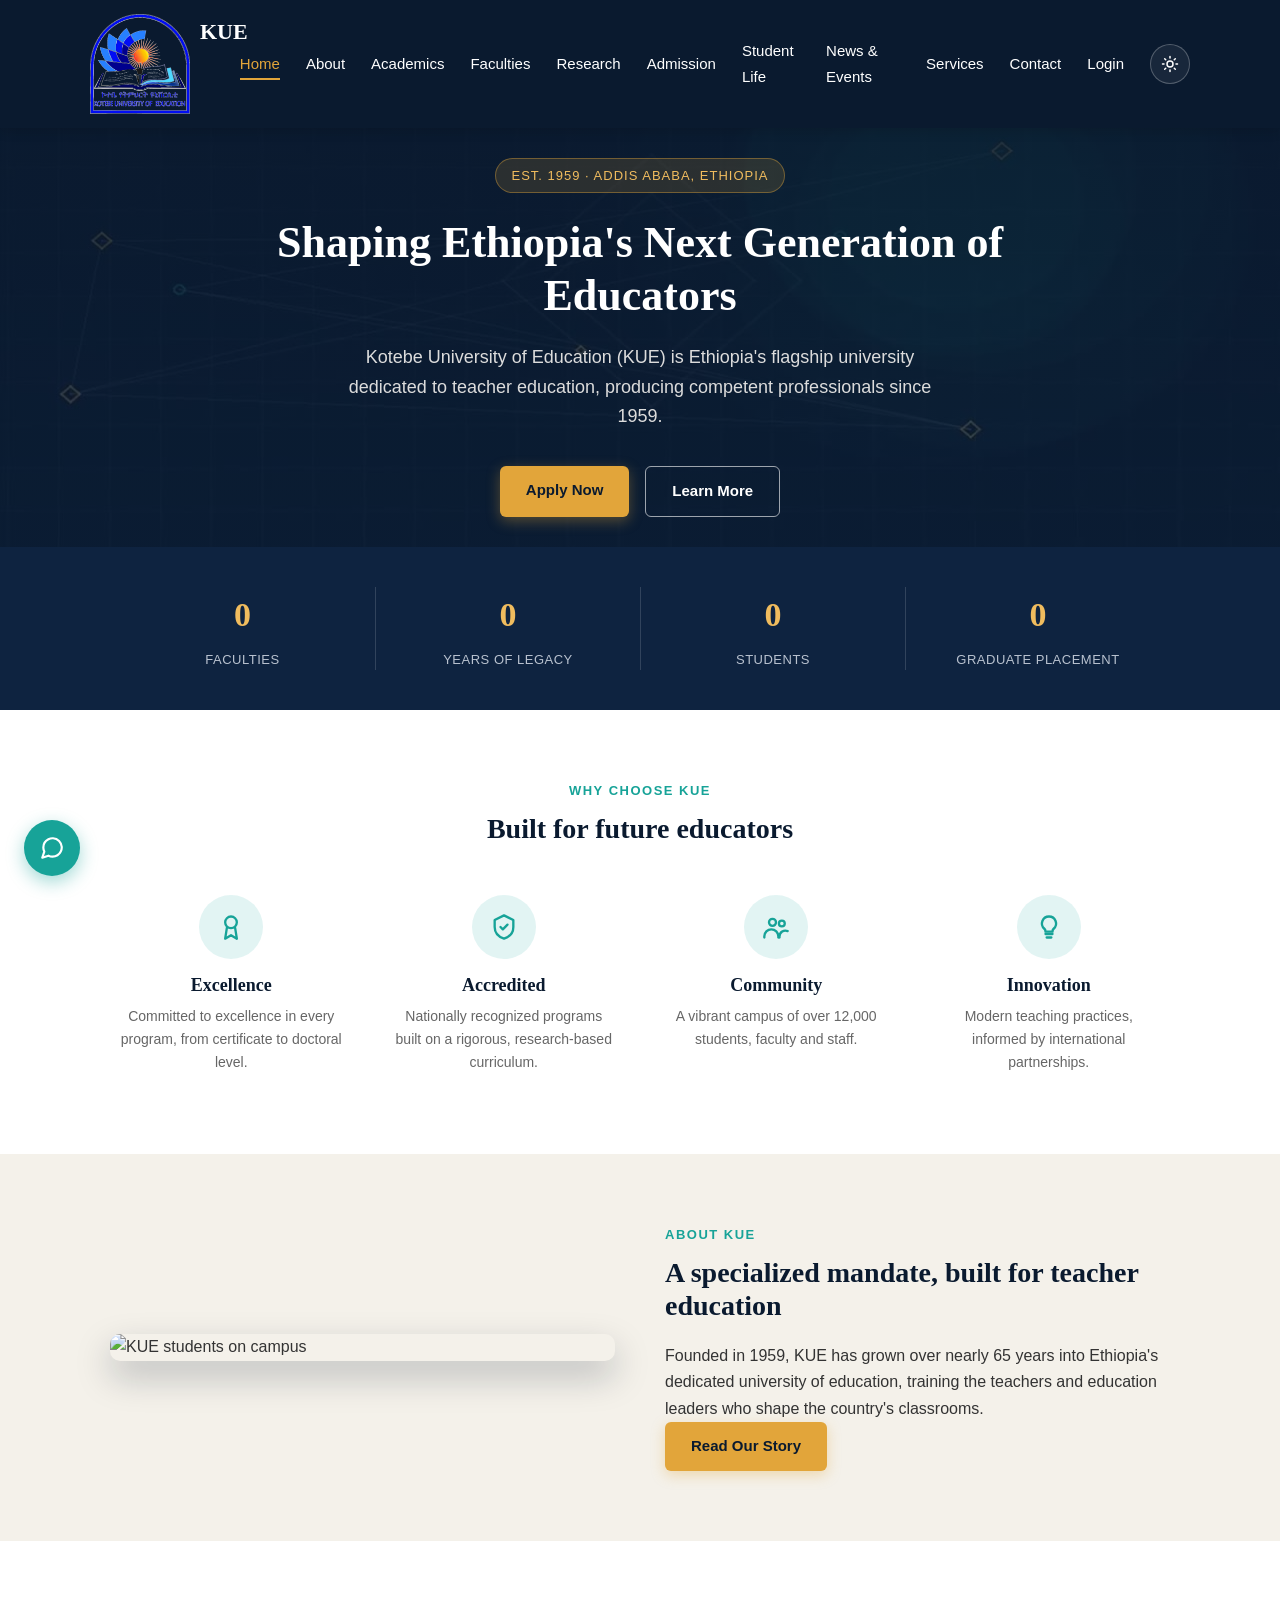
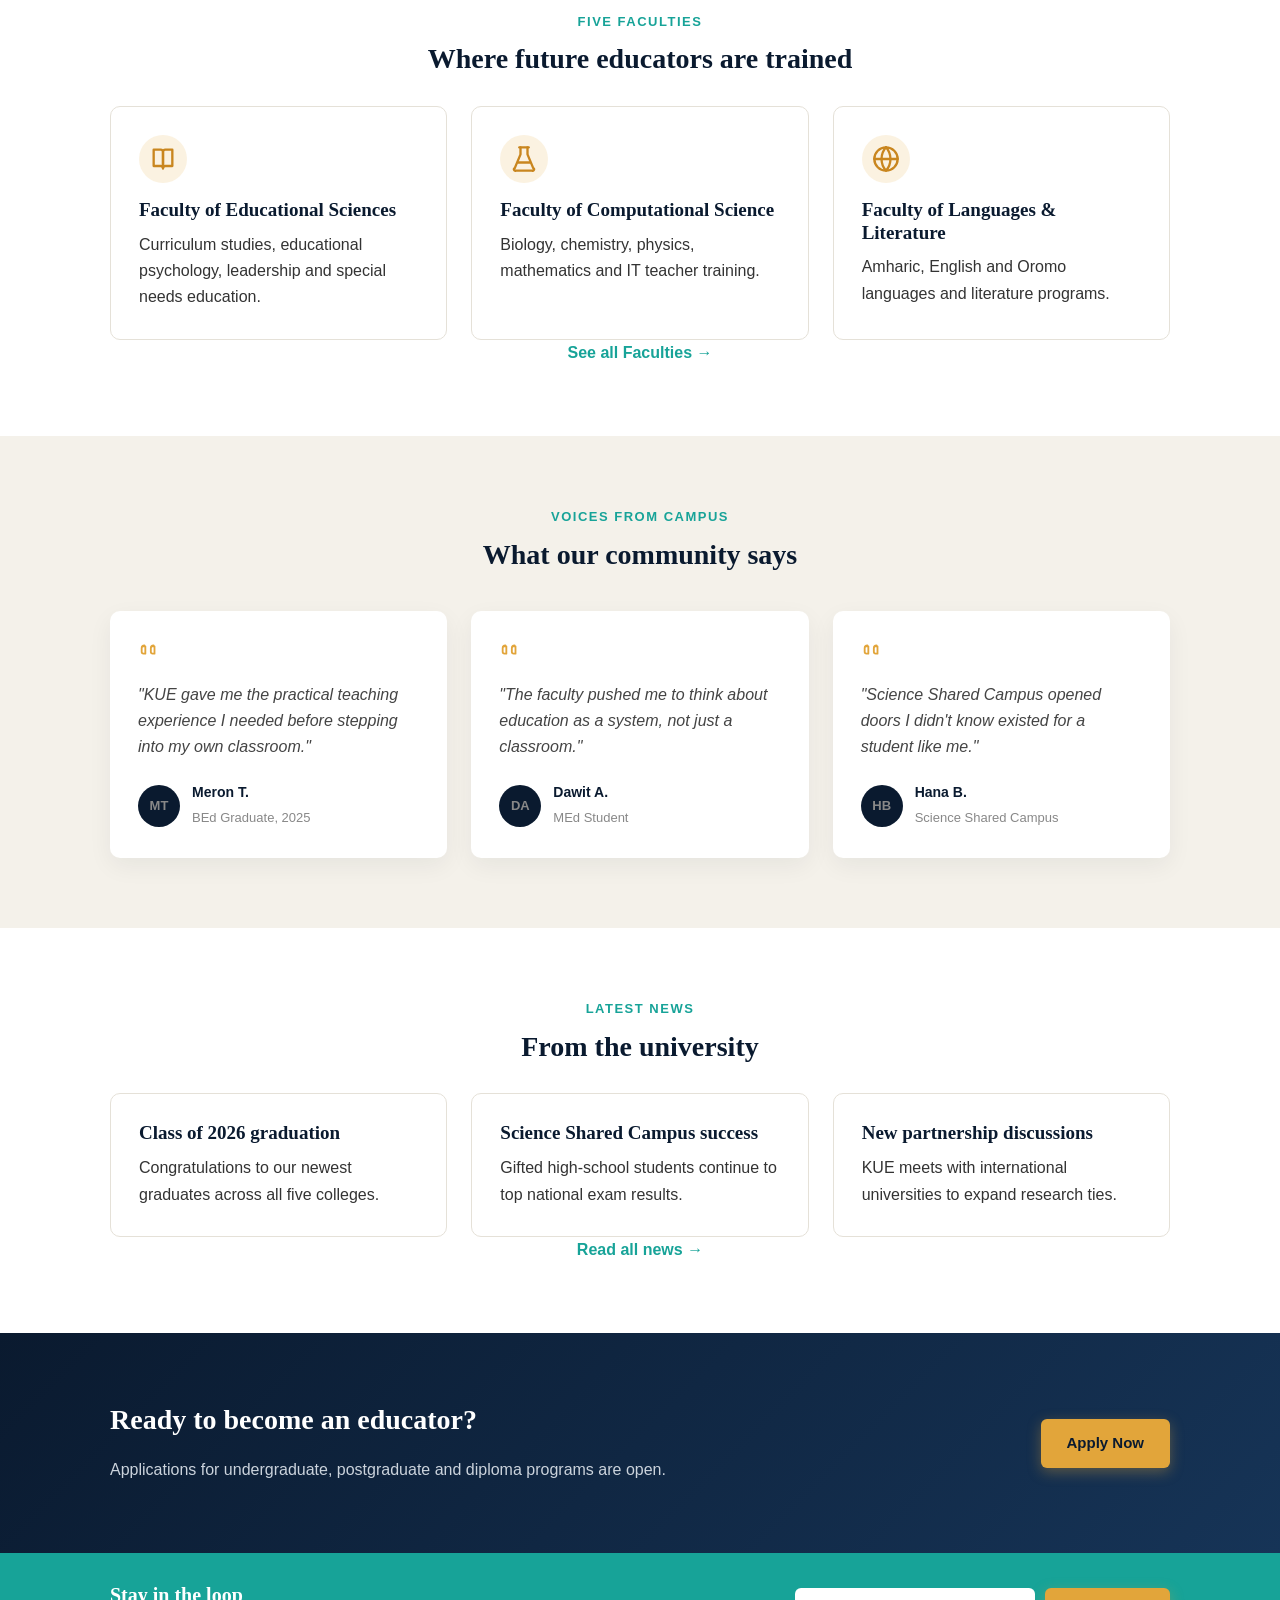
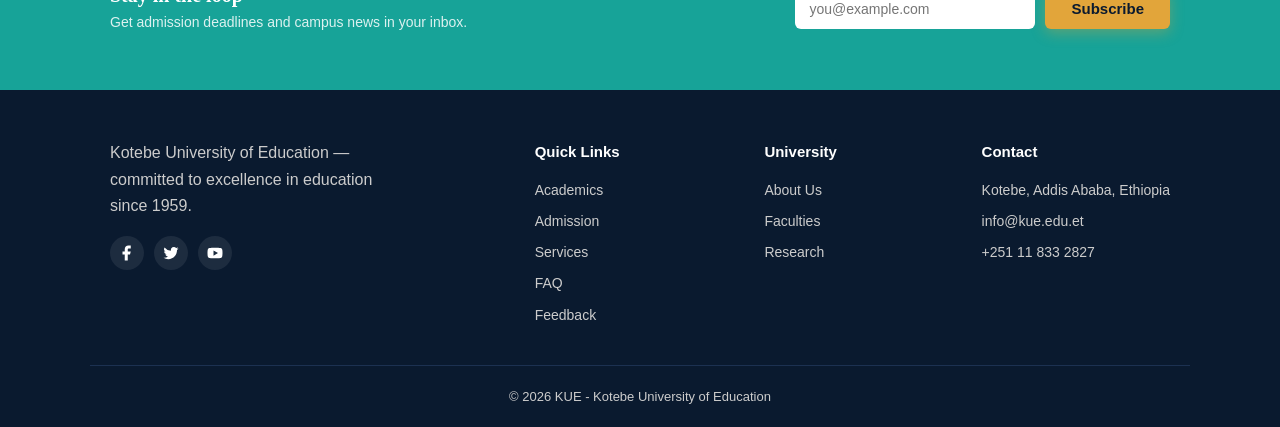
==== commit c4cd35c3: "Update index.html" ====
--- a/index.html
+++ b/index.html
@@ -25,7 +25,7 @@
     <div class="container navbar">
 
       <a href="index.html" class="logo">
-        <img src="images/logo.png" alt="KUE logo">
+        <img src="logo.png" alt="KUE logo">
         <span>KUE</span>
       </a>
 
@@ -66,8 +66,8 @@
        still frame from the video) shown while it loads. "playsinline"
        is required for autoplay to work on mobile browsers. -->
   <div class="hero">
-    <video class="hero-video" autoplay muted loop playsinline poster="images/campus-tour-poster.jpg">
-      <source src="videos/Bacground video.mp4" type="video/mp4">
+    <video class="hero-video" autoplay muted loop playsinline poster="campus-tour-poster.jpg">
+      <source src="vBacground video.mp4" type="video/mp4">
     </video>
     <div class="hero-overlay"></div>
     <div class="container hero-content">
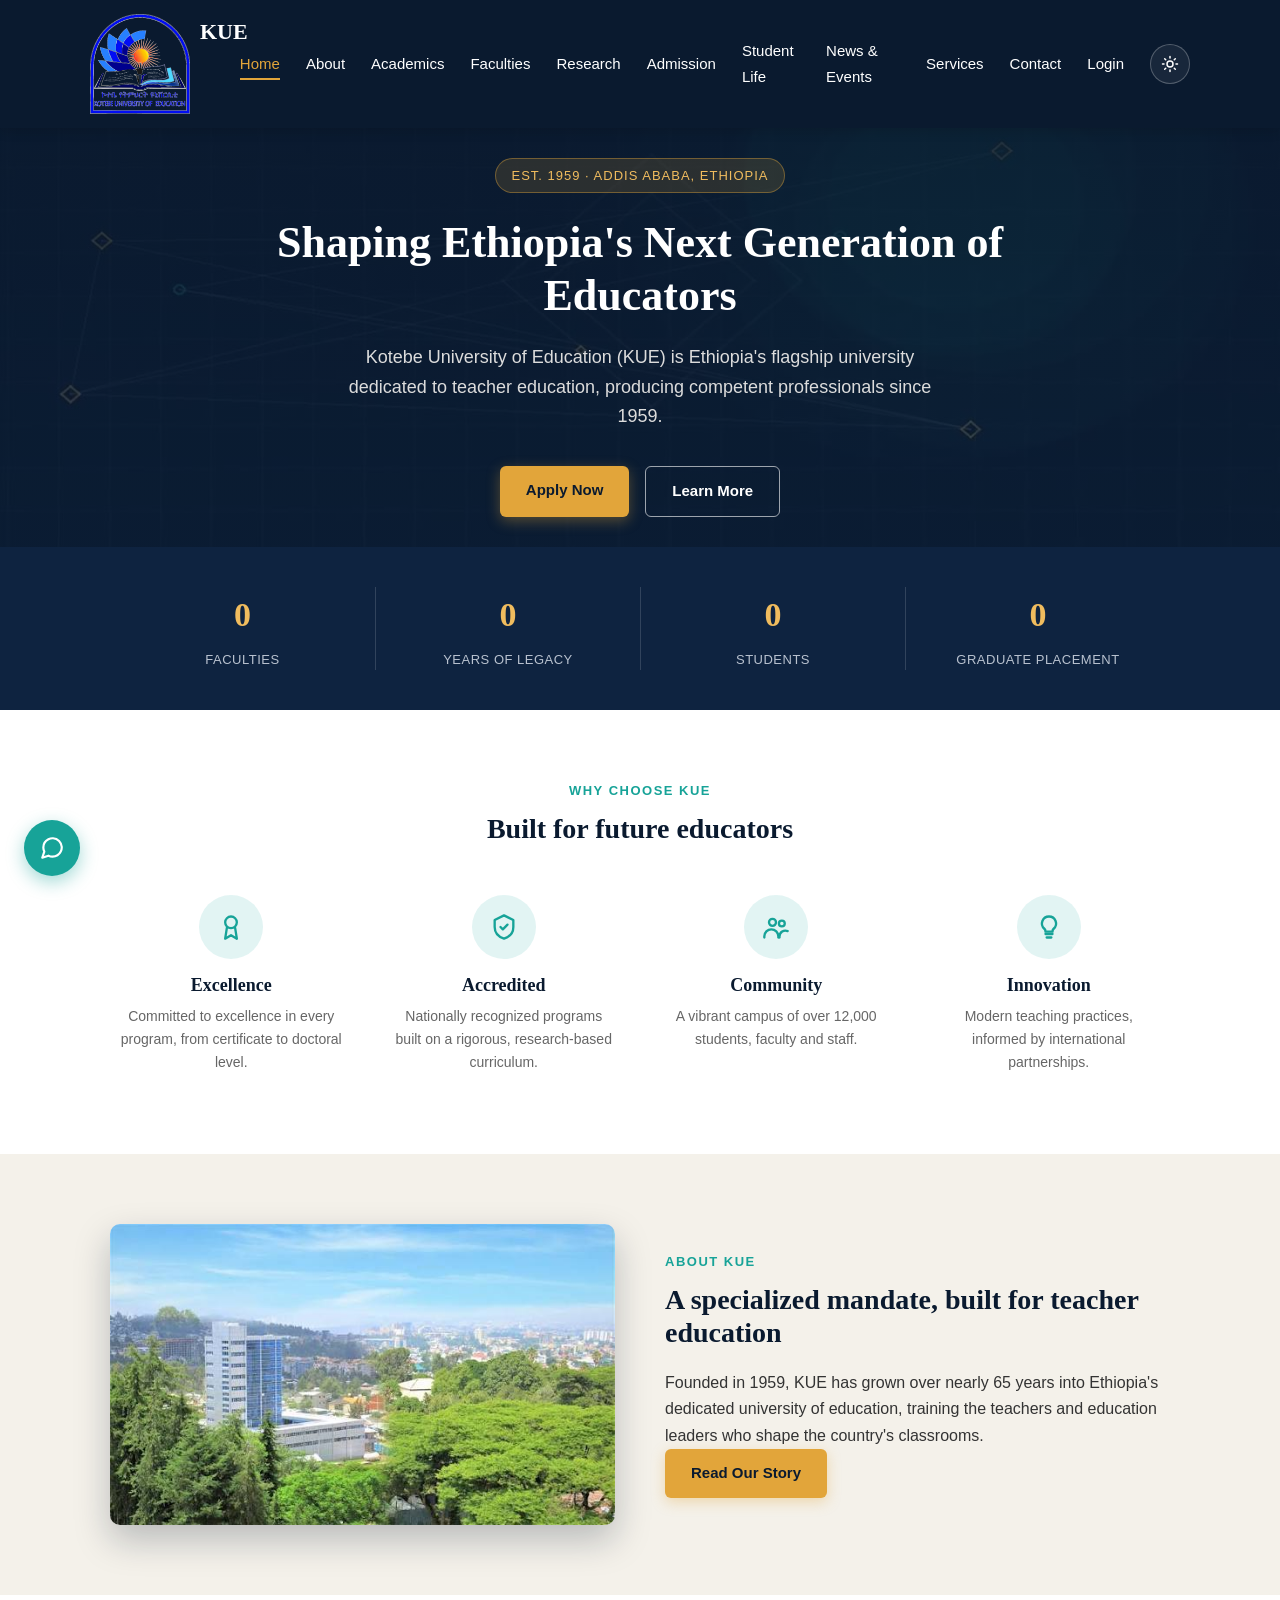
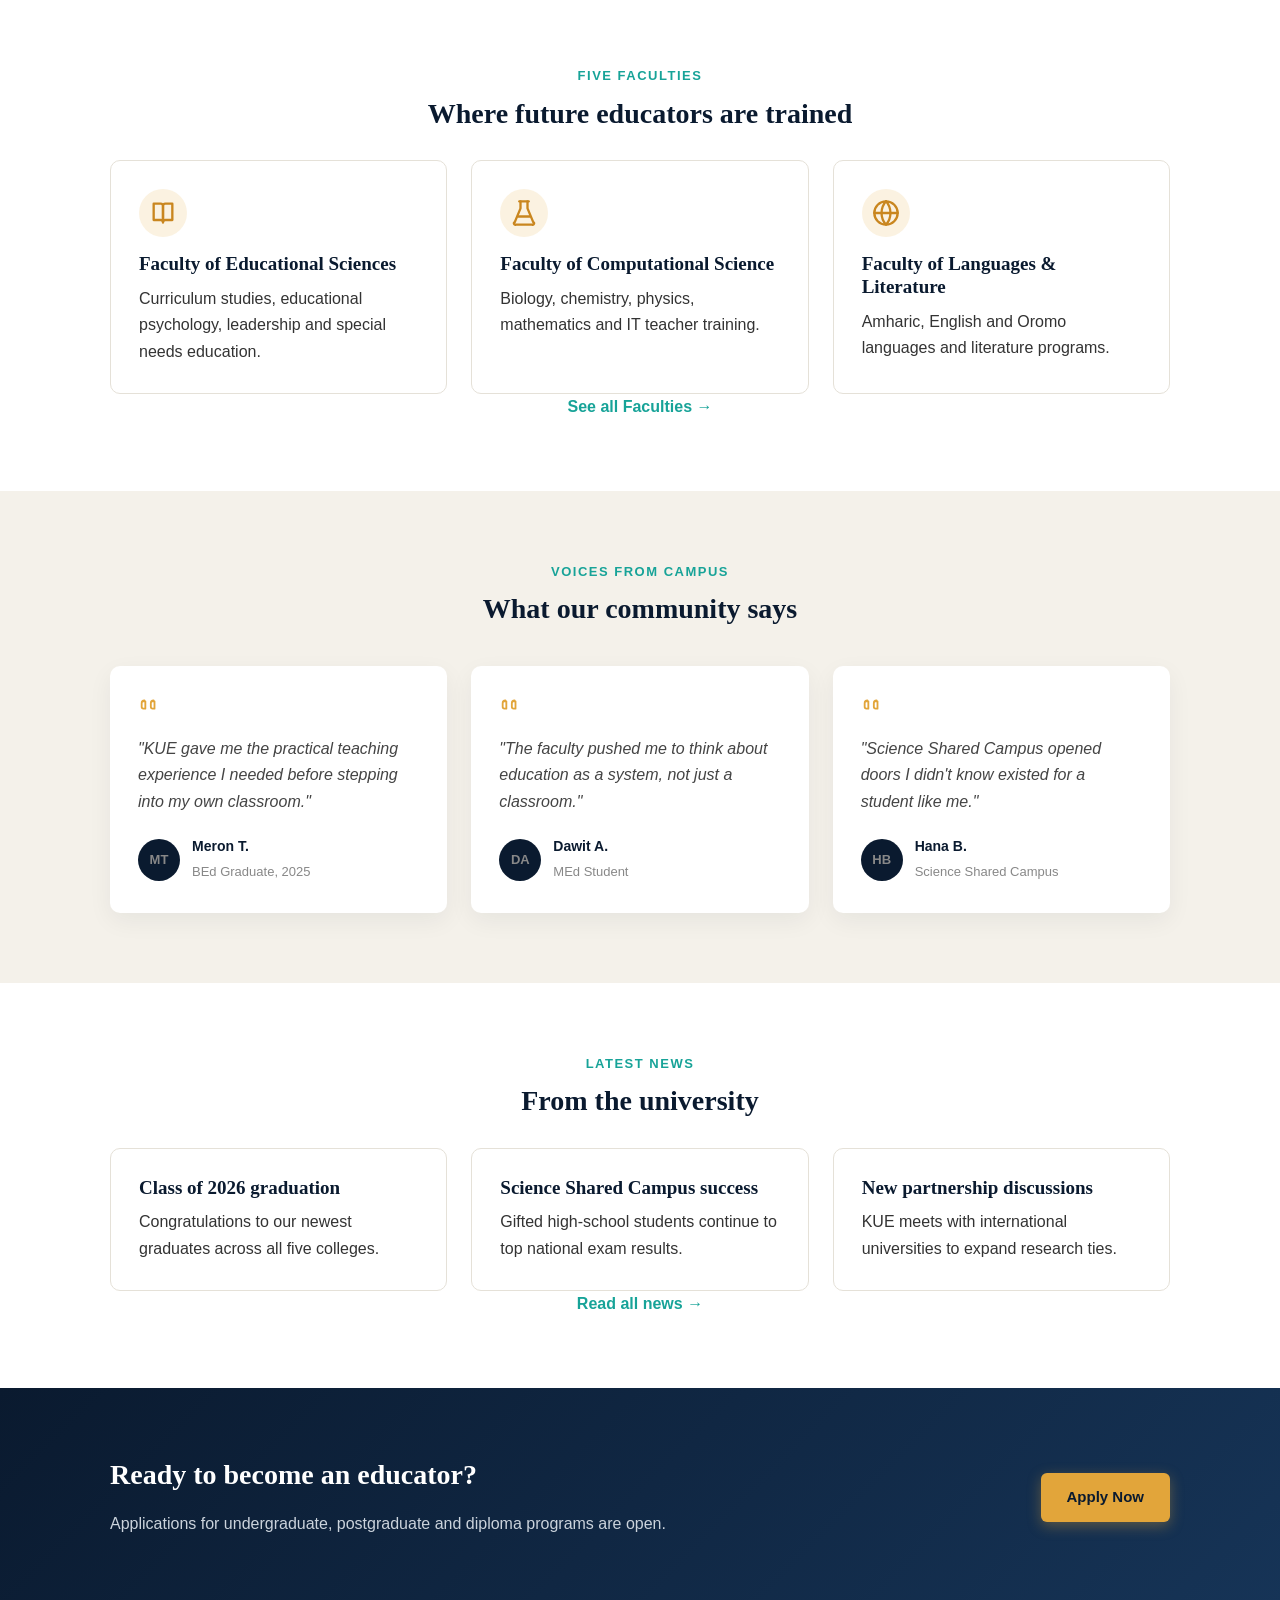
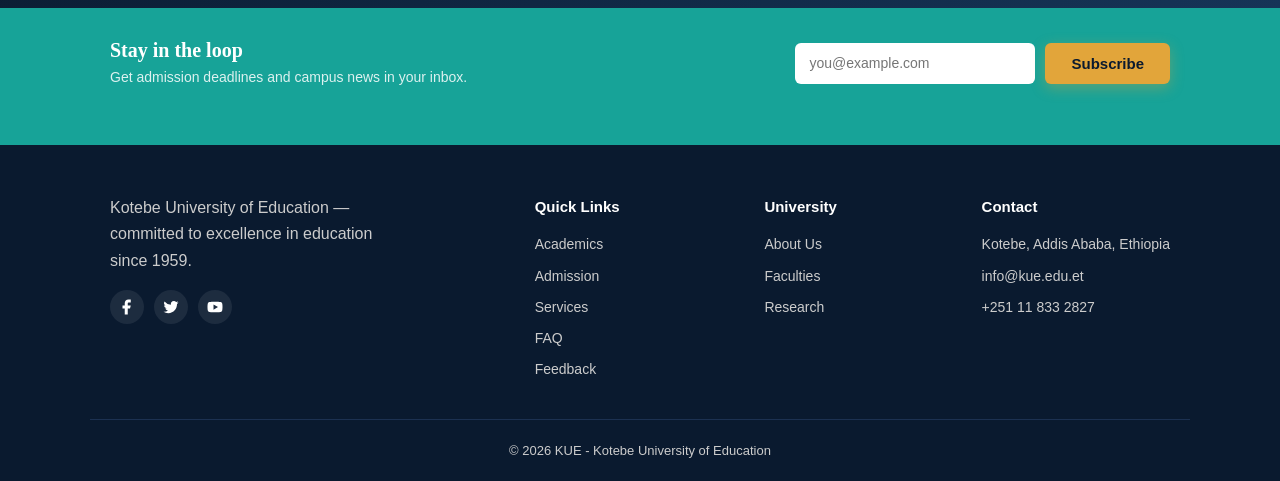
==== commit ffa276eb: "Update index.html" ====
--- a/index.html
+++ b/index.html
@@ -67,7 +67,7 @@
        is required for autoplay to work on mobile browsers. -->
   <div class="hero">
     <video class="hero-video" autoplay muted loop playsinline poster="campus-tour-poster.jpg">
-      <source src="vBacground video.mp4" type="video/mp4">
+      <source src="Bacground video.mp4" type="video/mp4">
     </video>
     <div class="hero-overlay"></div>
     <div class="container hero-content">
@@ -126,7 +126,7 @@
   <section class="section-alt">
     <div class="container about-preview">
       <div class="about-preview-image">
-        <img src="images/KUE_1.jfif" alt="KUE students on campus">
+        <img src="KUE_1.jfif" alt="KUE students on campus">
       </div>
       <div class="about-preview-text">
         <p class="label">About KUE</p>
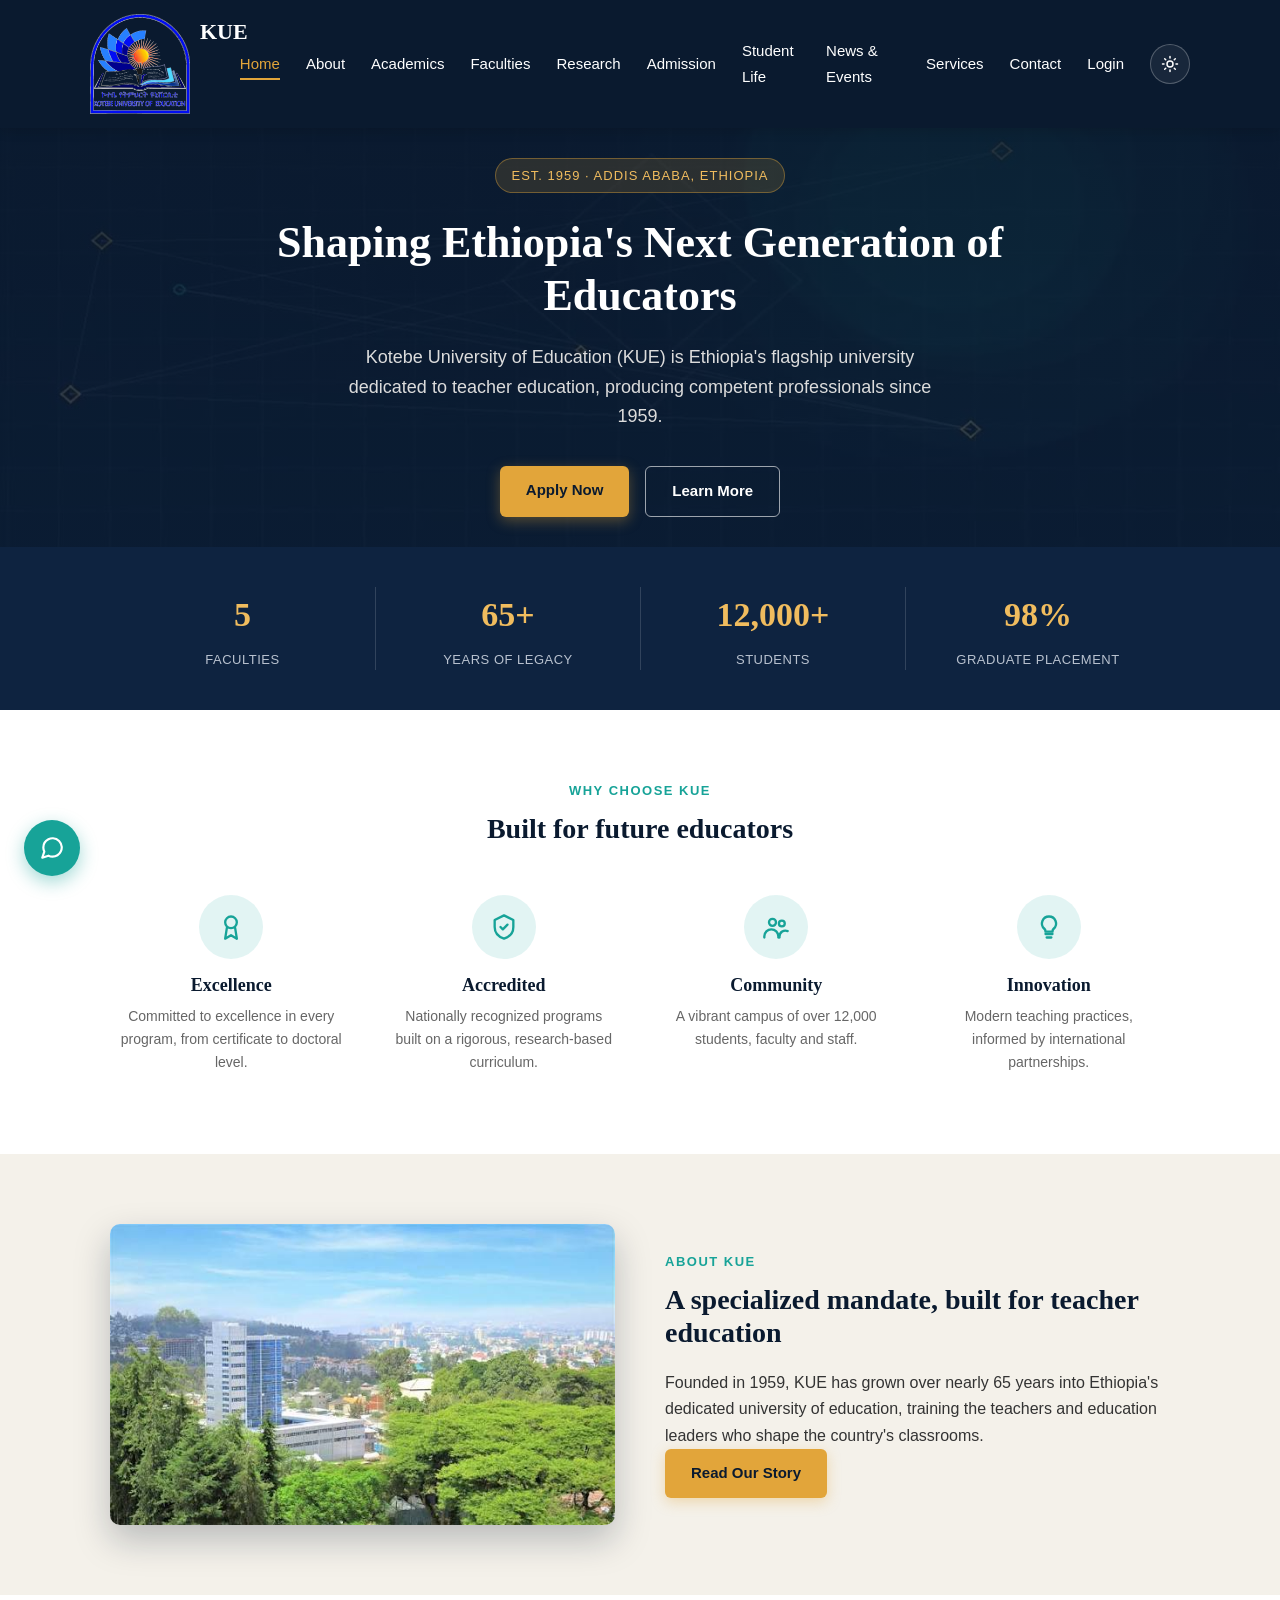
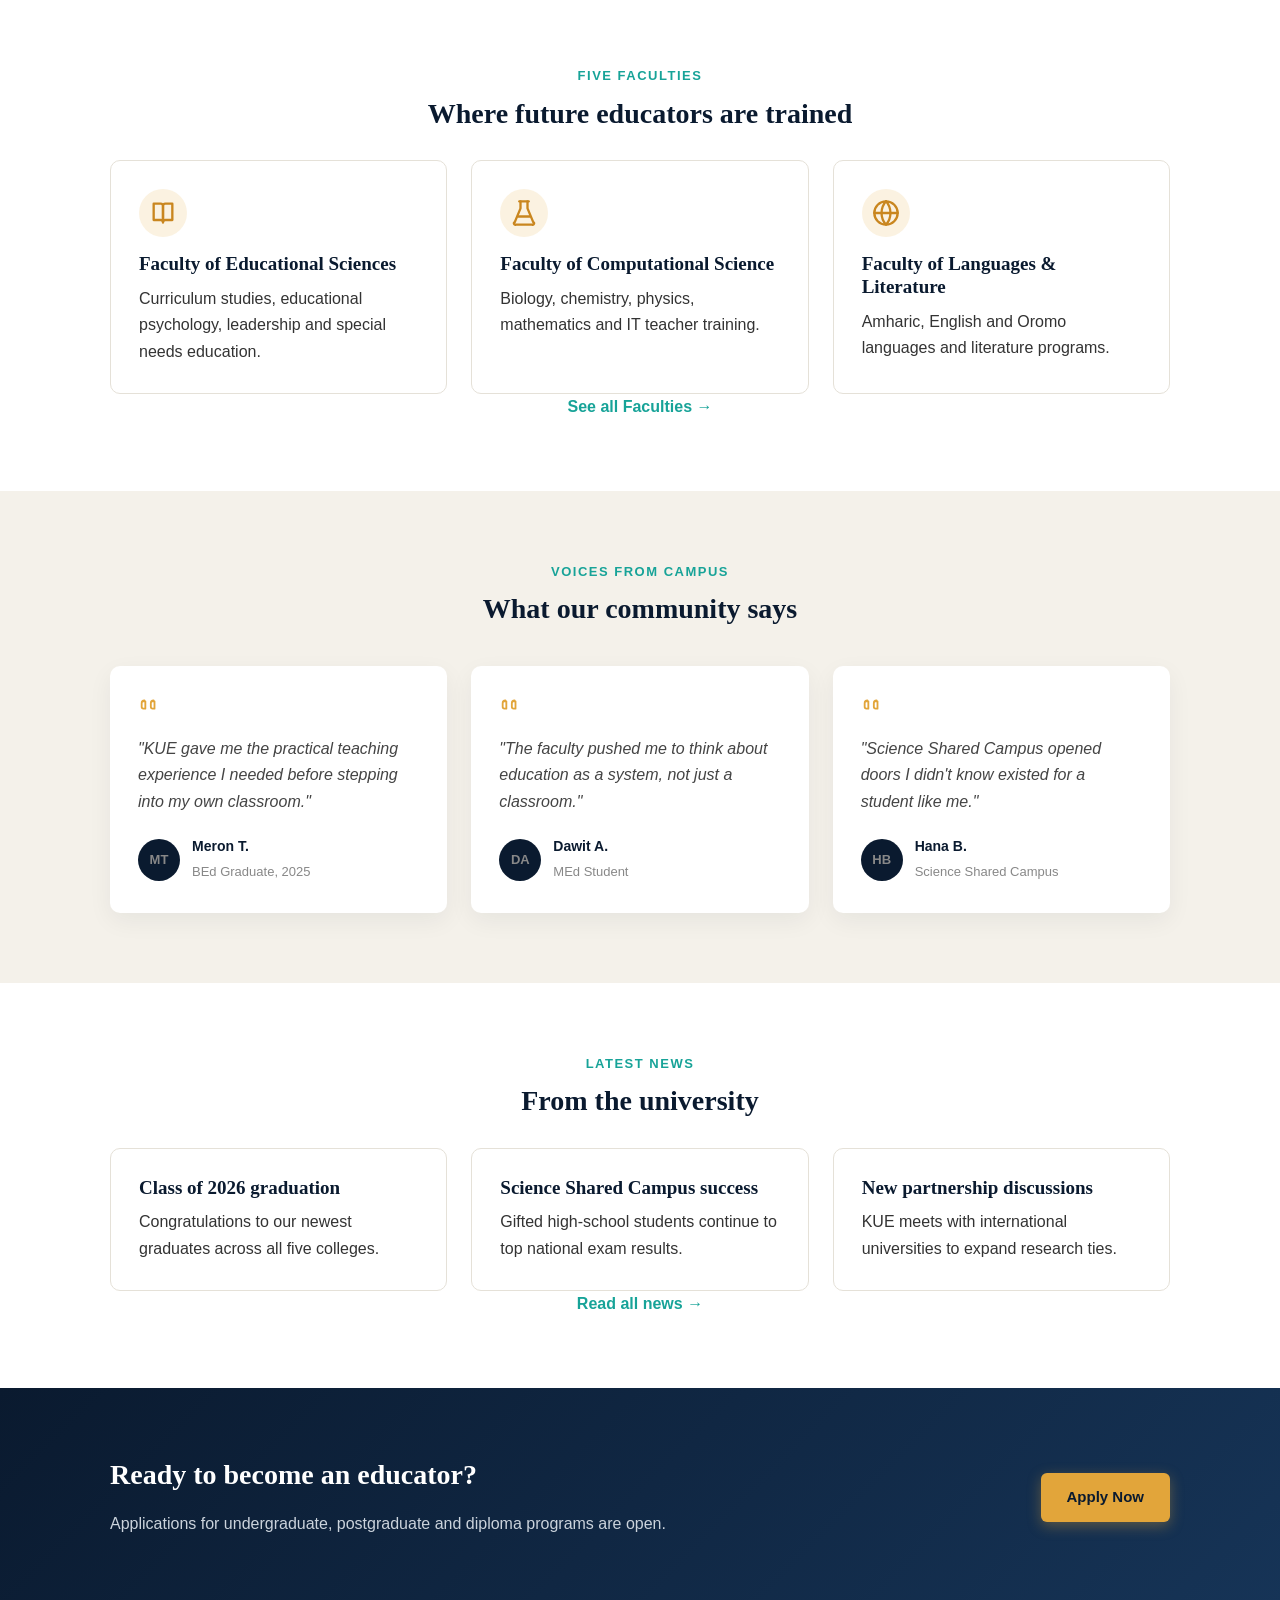
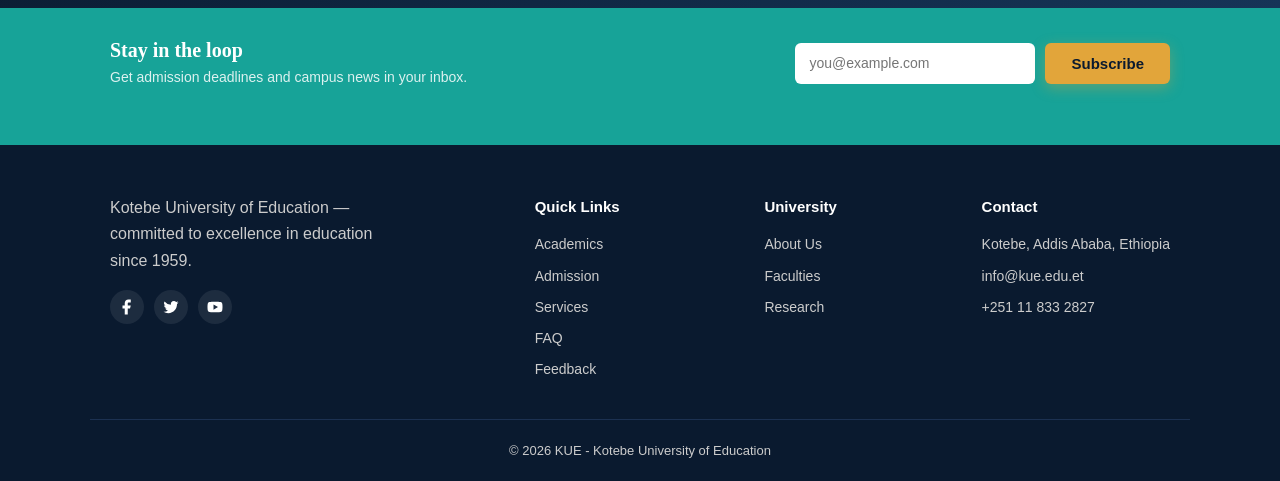
==== commit b3d5c84b: "Update index.html" ====
--- a/index.html
+++ b/index.html
@@ -373,7 +373,7 @@
   <button id="backToTop" aria-label="Back to top">&uarr;</button>
 
   <!-- Our one and only JS file -->
-  <script src="js/script.js"></script>
-  <script src="js/enhanced.js"></script>
+  <script src="script.js"></script>
+  <script src="enhanced.js"></script>
 </body>
 </html>
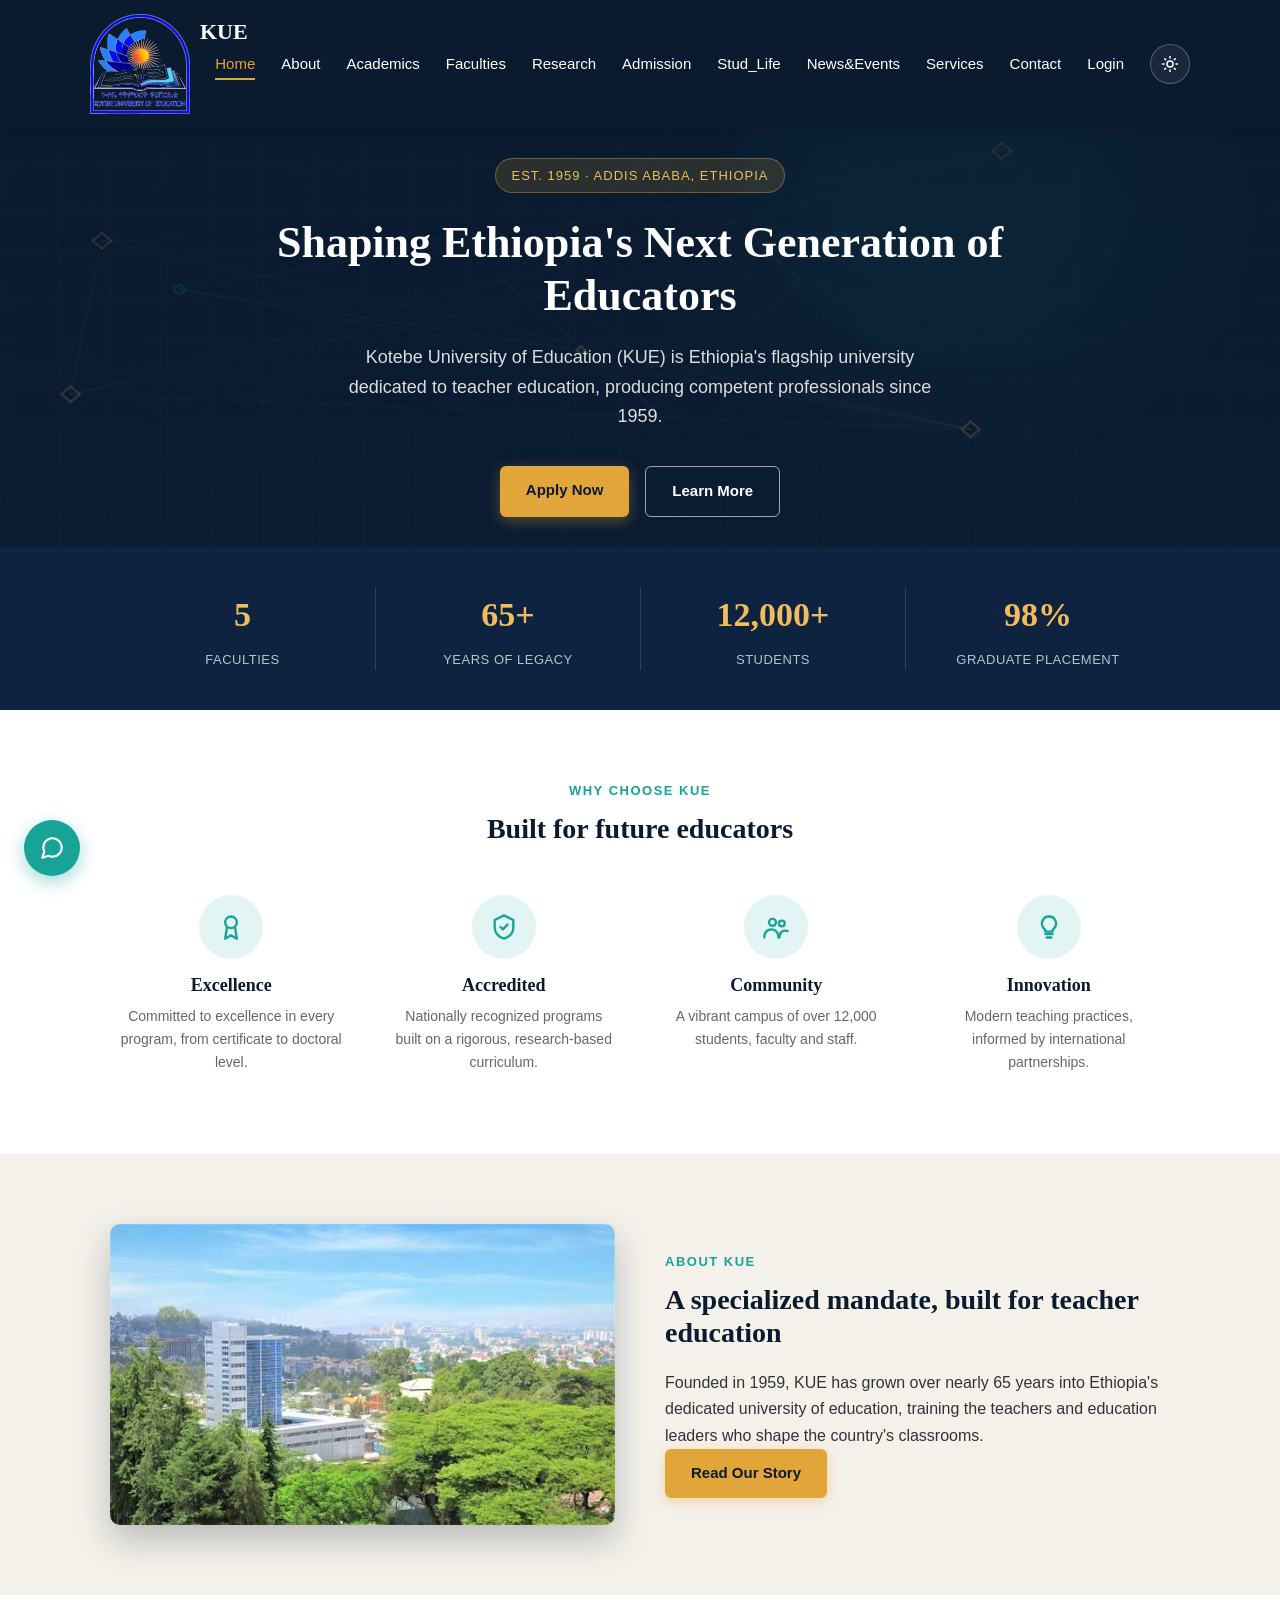
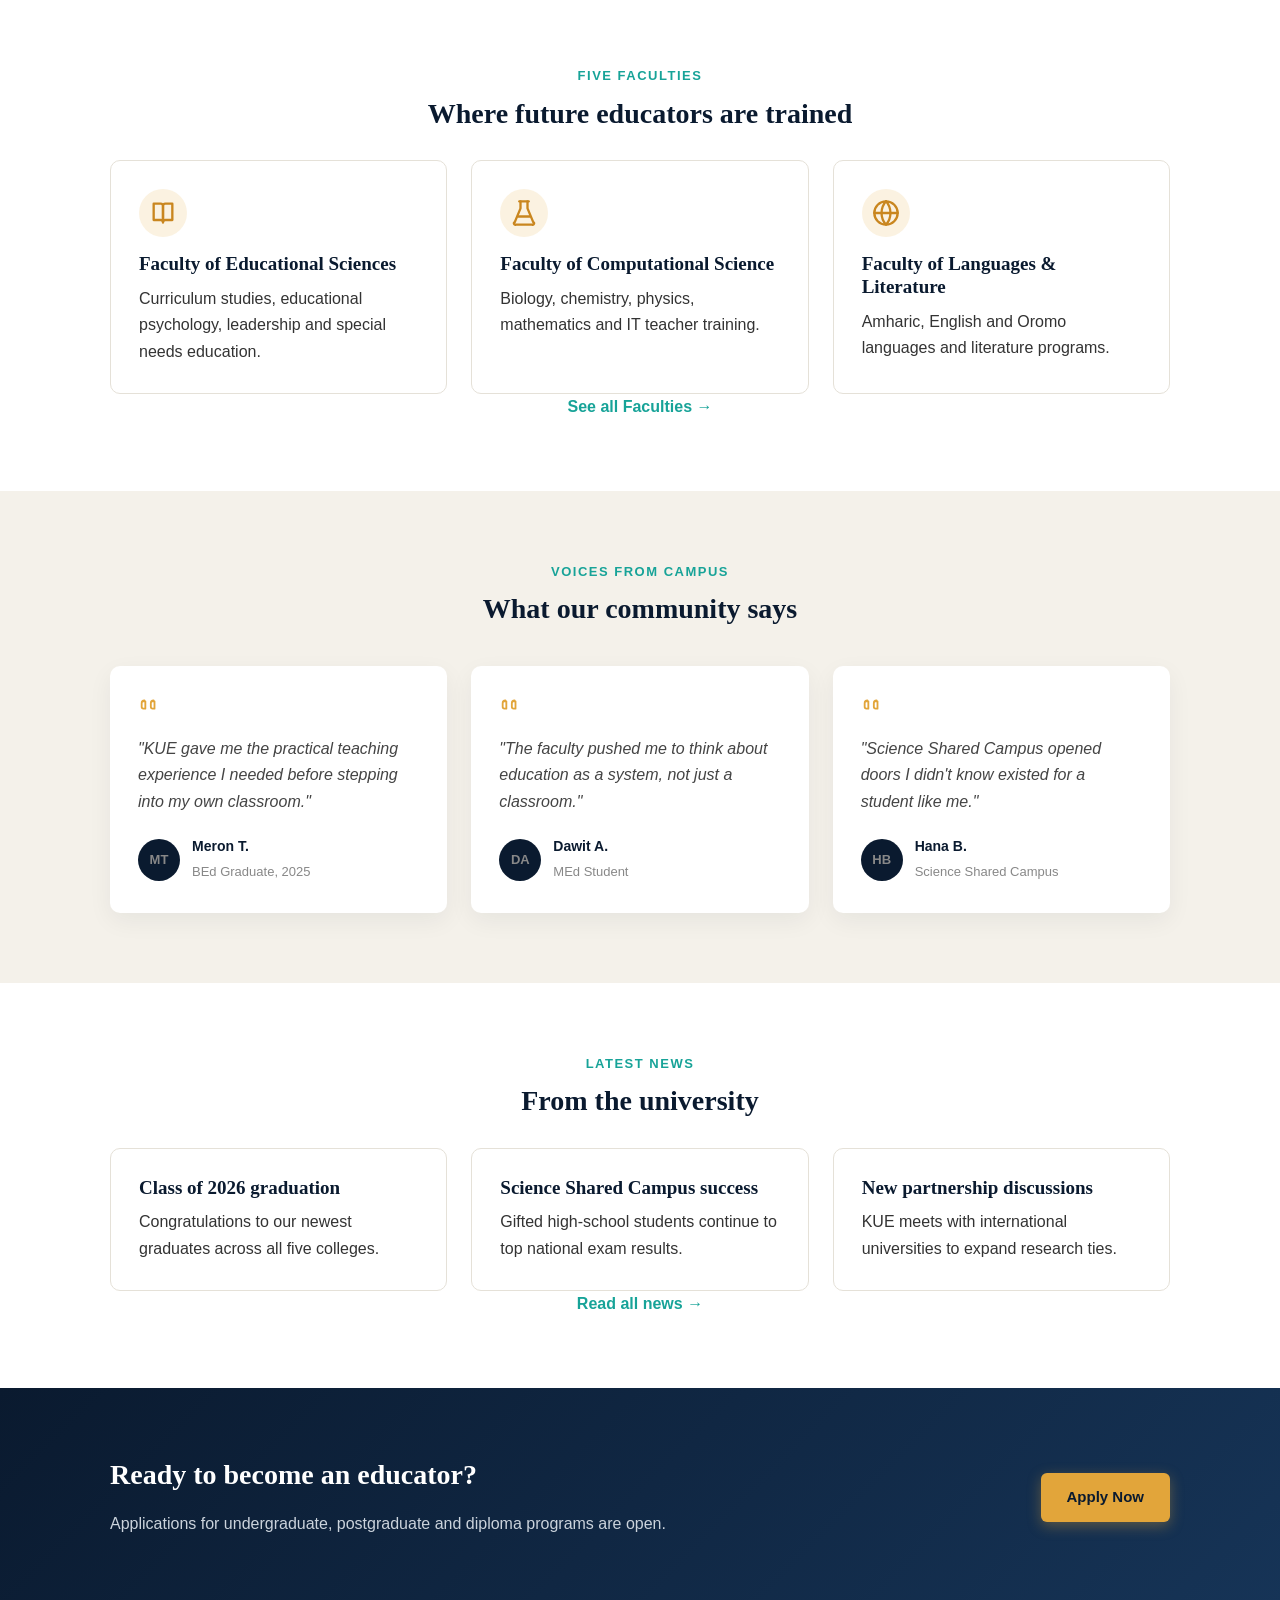
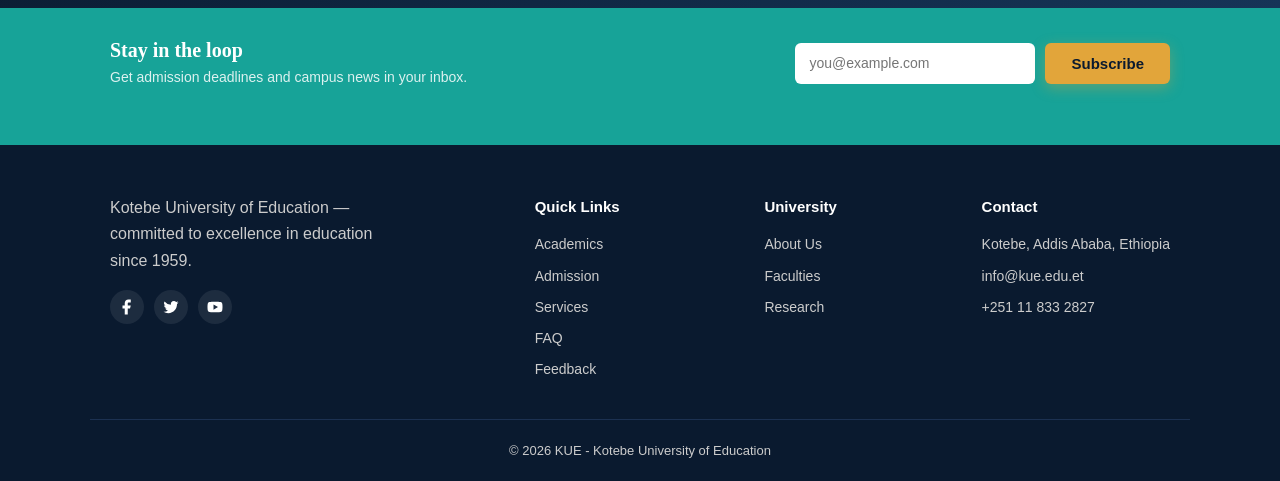
==== commit c8a433c0: "Update index.html" ====
--- a/index.html
+++ b/index.html
@@ -44,8 +44,8 @@
       <li><a href="faculties.html">Faculties</a></li>
       <li><a href="research.html">Research</a></li>
       <li><a href="admission.html">Admission</a></li>
-      <li><a href="student-life.html">Student Life</a></li>
-      <li><a href="news.html">News & Events</a></li>
+      <li><a href="student-life.html">Stud_Life</a></li>
+      <li><a href="news.html">News&Events</a></li>
       <li><a href="services.html">Services</a></li>
       <li><a href="contact.html">Contact</a></li>
       <li><a href="login.php" id="navAuthLink">Login</a></li>
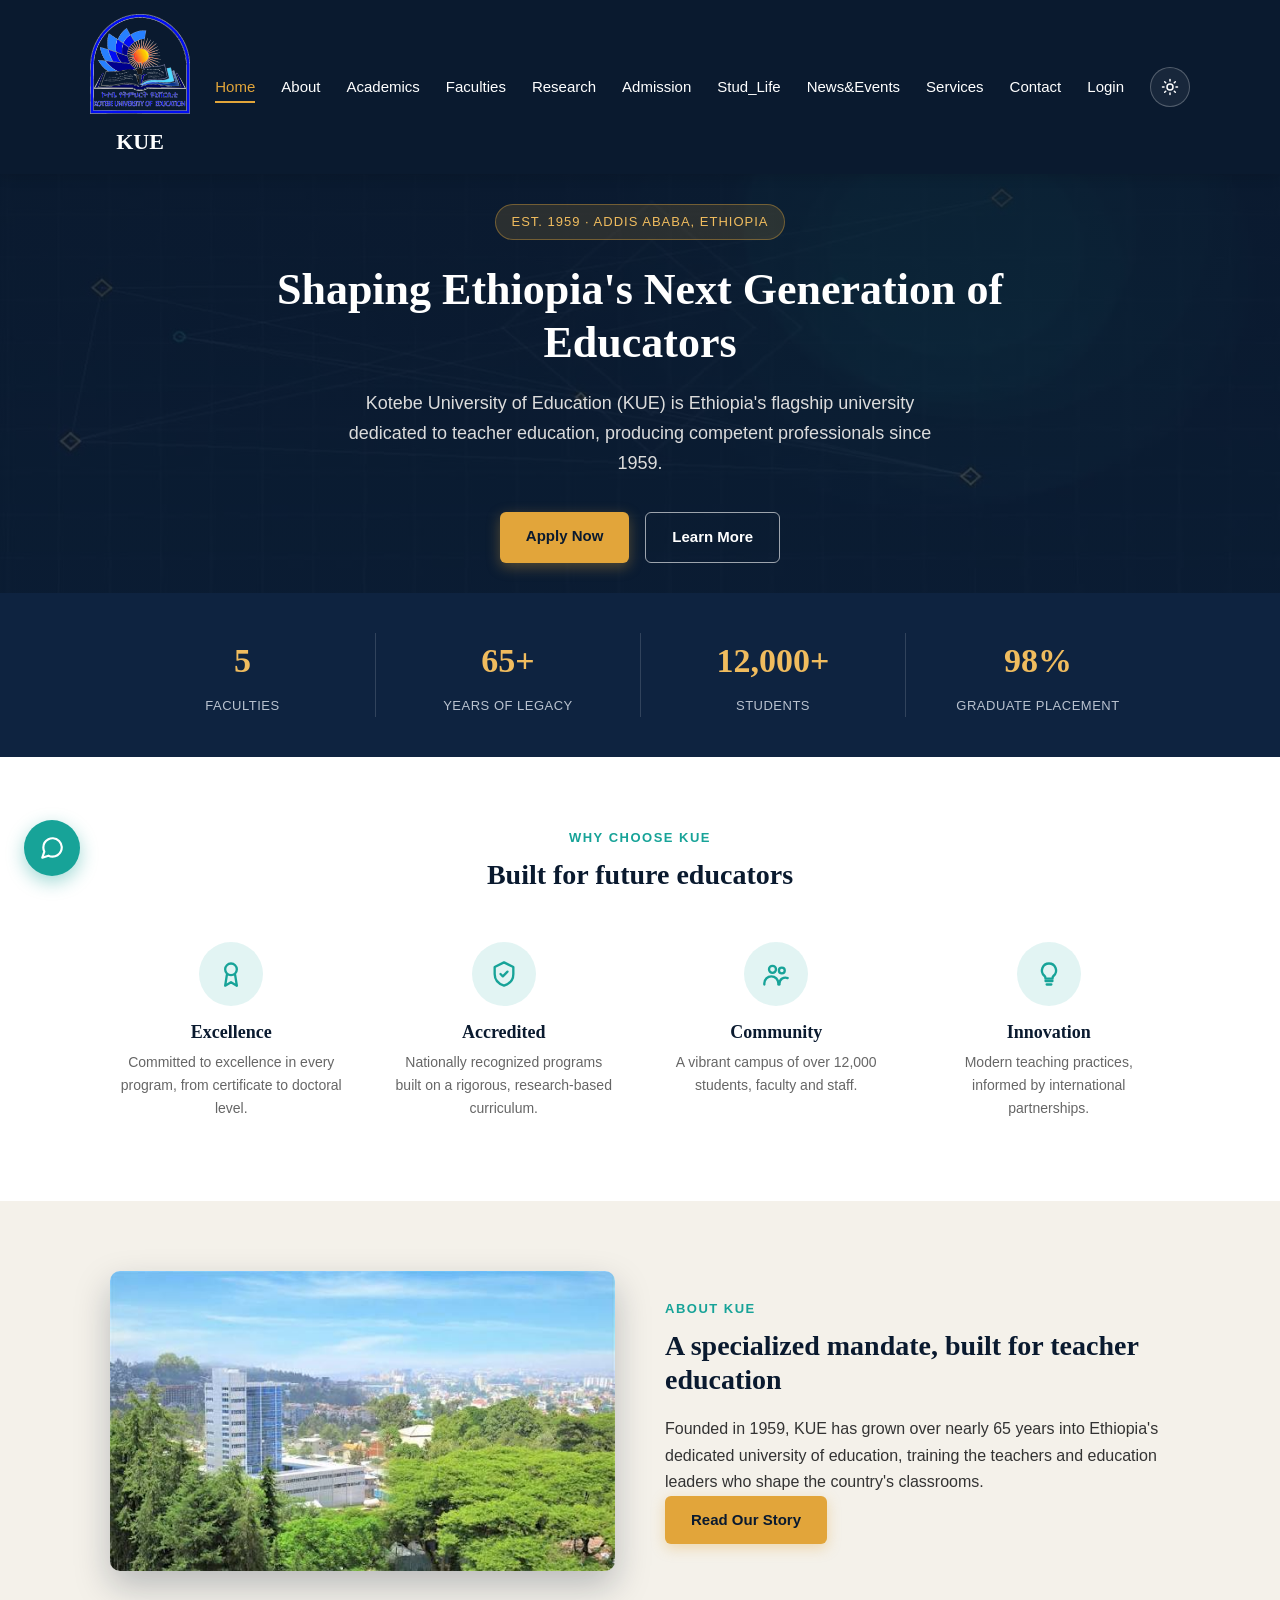
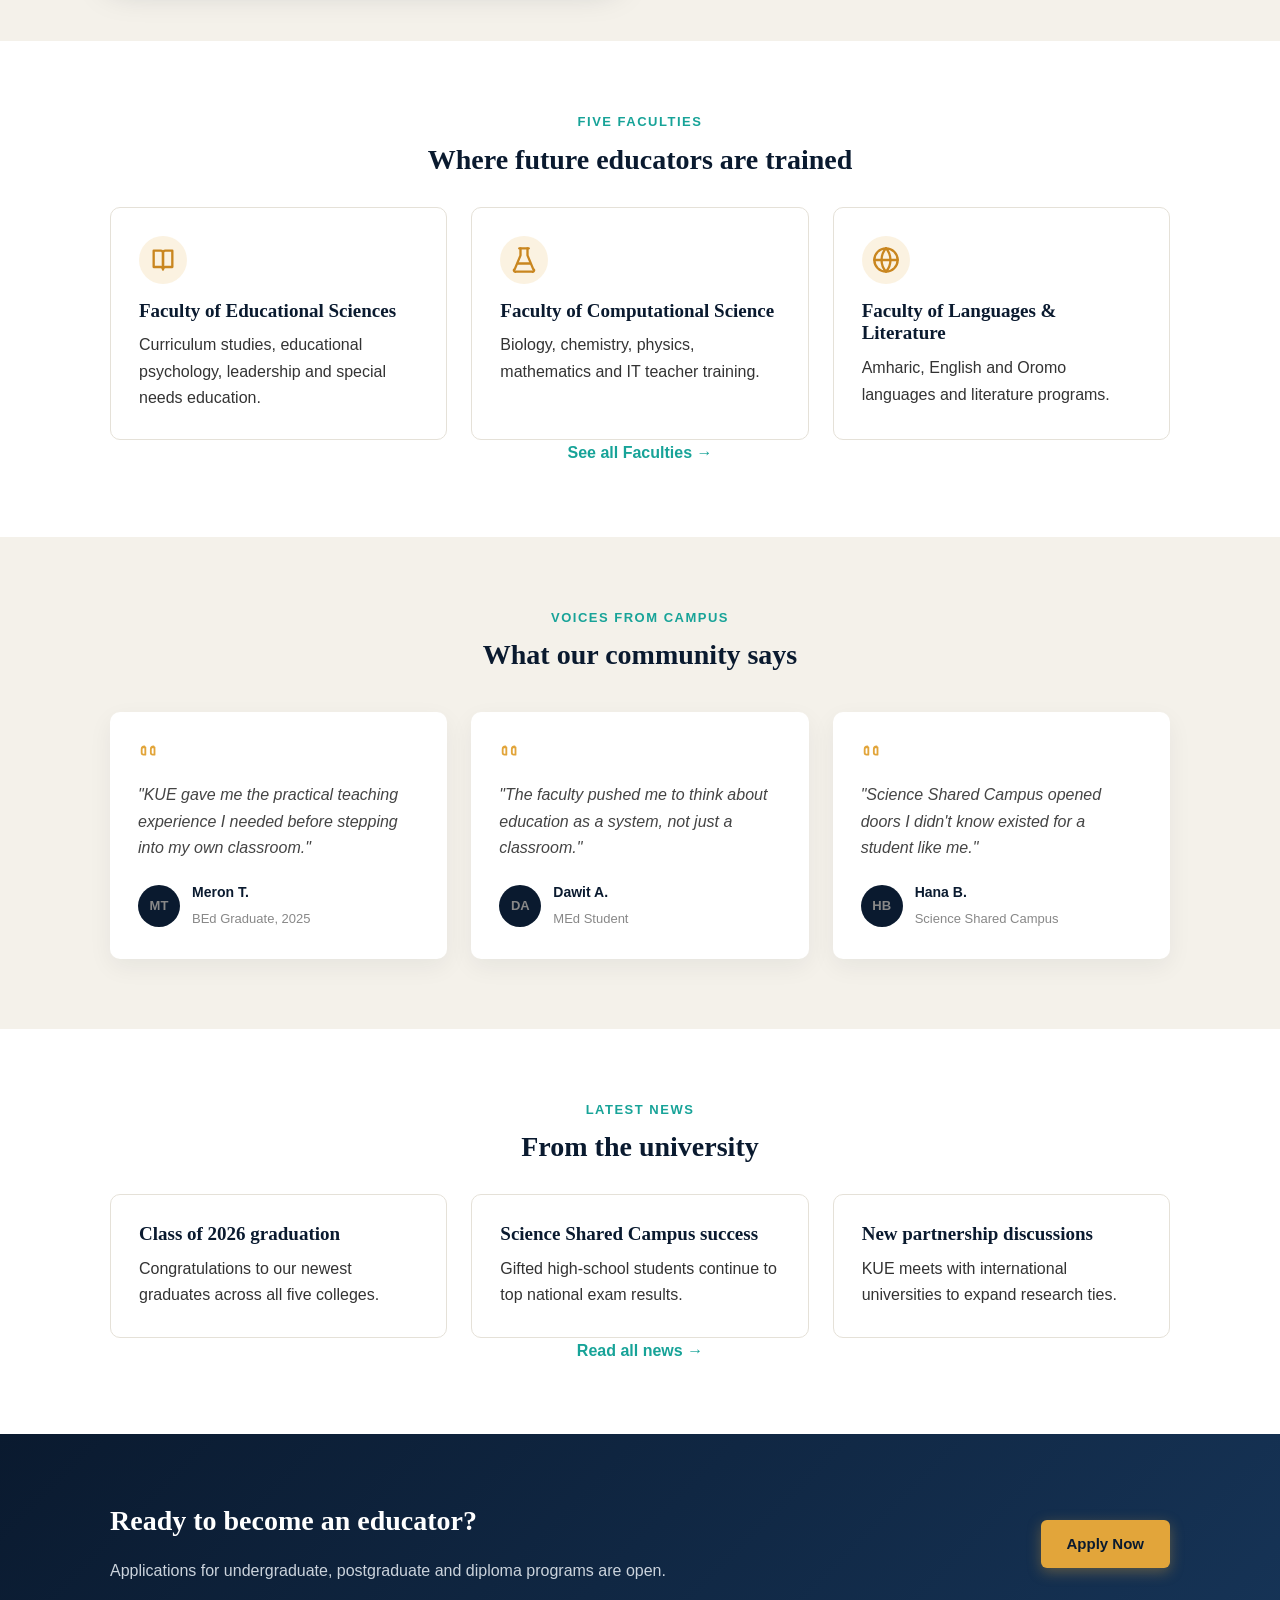
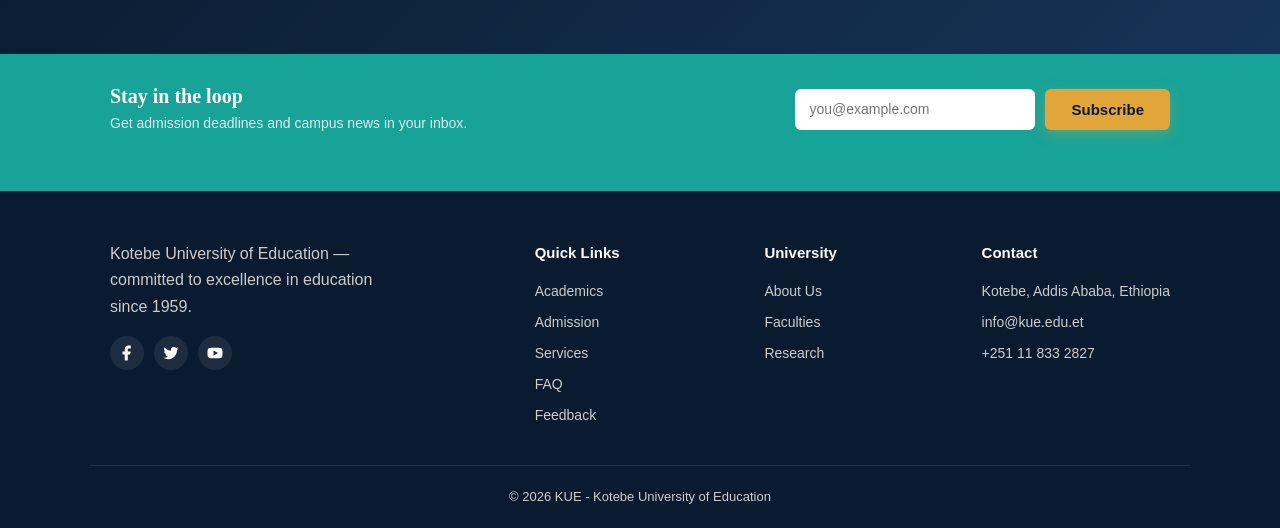
==== commit f6bc246e: "Refactor header logo for better alignment Updated header logo link to use flexbox for alignment." ====
--- a/index.html
+++ b/index.html
@@ -21,13 +21,13 @@
 </head>
 <body>
   <!-- ============ HEADER / NAVIGATION ============ -->
-  <header id="siteHeader">
-    <div class="container navbar">
-
-      <a href="index.html" class="logo">
-        <img src="logo.png" alt="KUE logo">
-        <span>KUE</span>
-      </a>
+ <header id="siteHeader">
+  <div class="container navbar">
+
+    <a href="index.html" class="logo" style="display: flex; flex-direction: column; align-items: center; text-align: center;">
+      <img src="logo.png" alt="KUE logo">
+      <span>KUE</span>
+    </a>
 
       <!-- Hamburger button, only visible on small screens (see CSS).
            Three <span> bars that CSS turns into an X when the "open"
